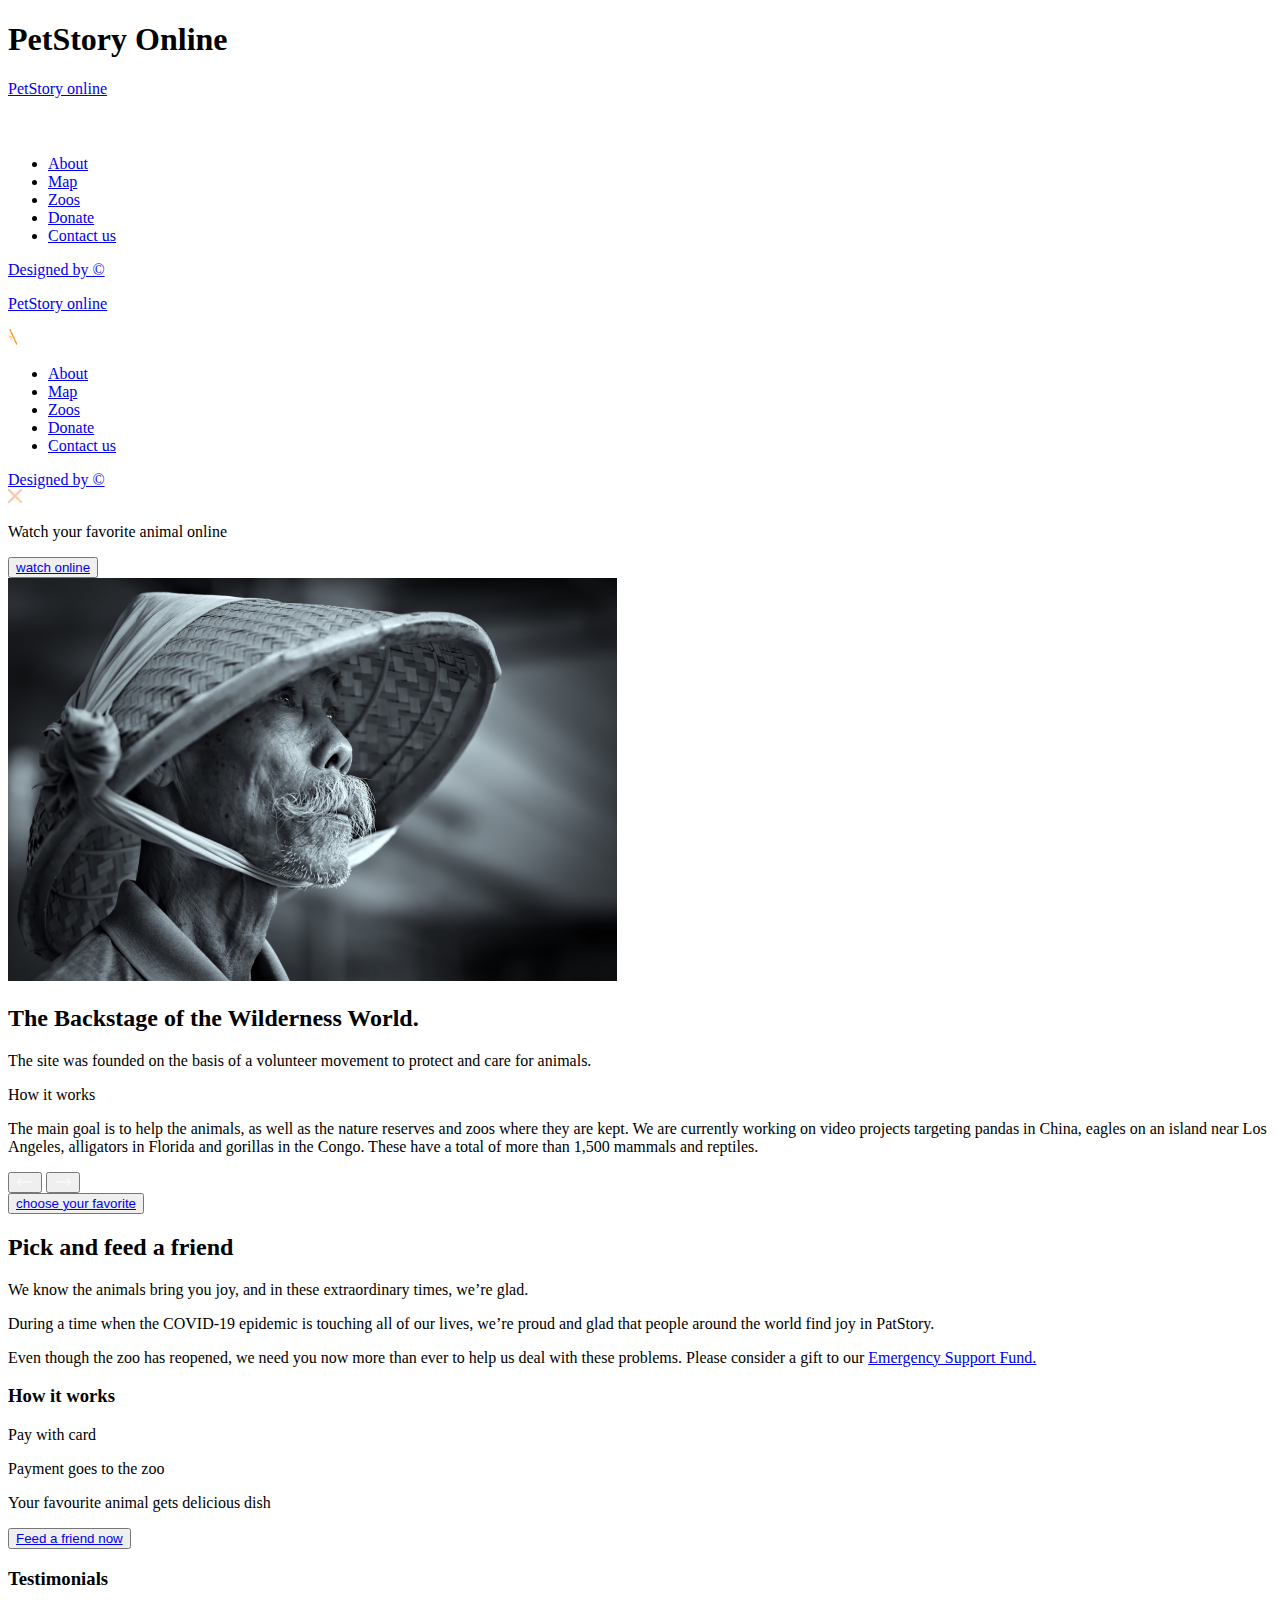
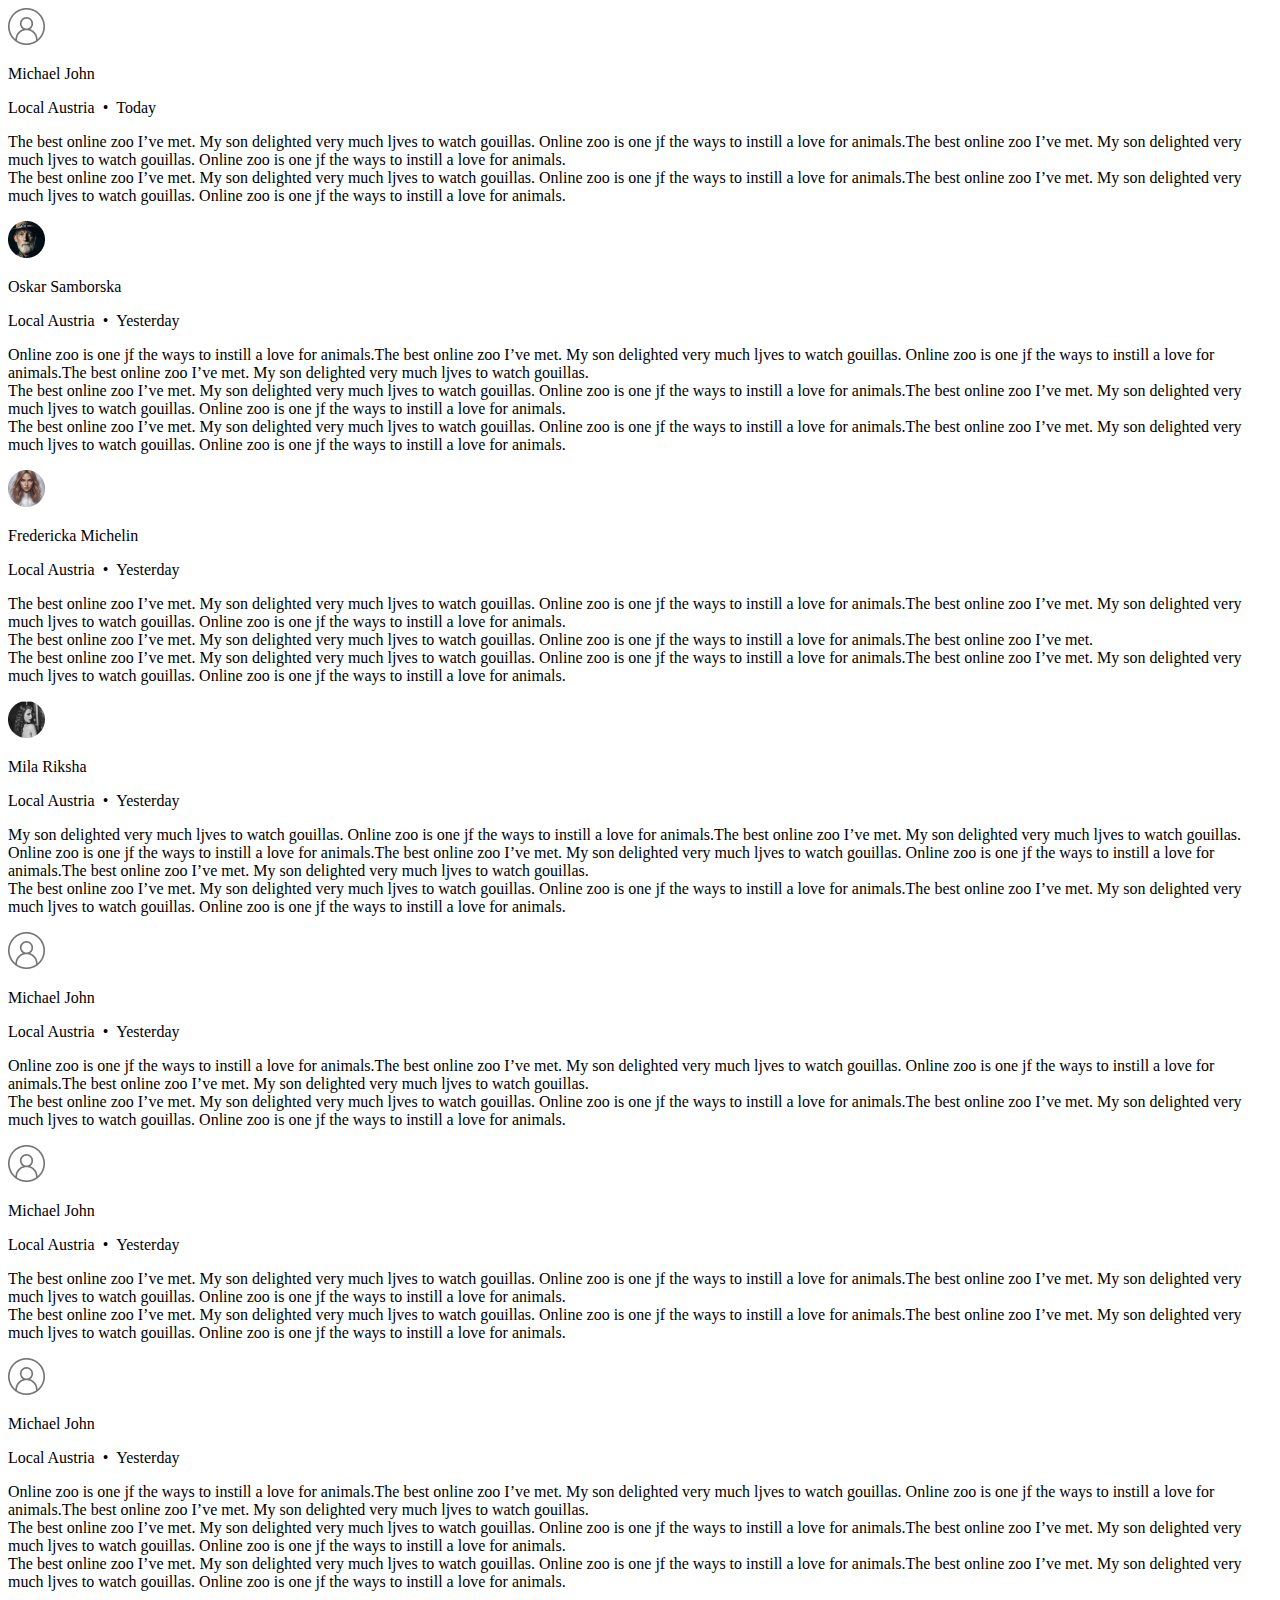
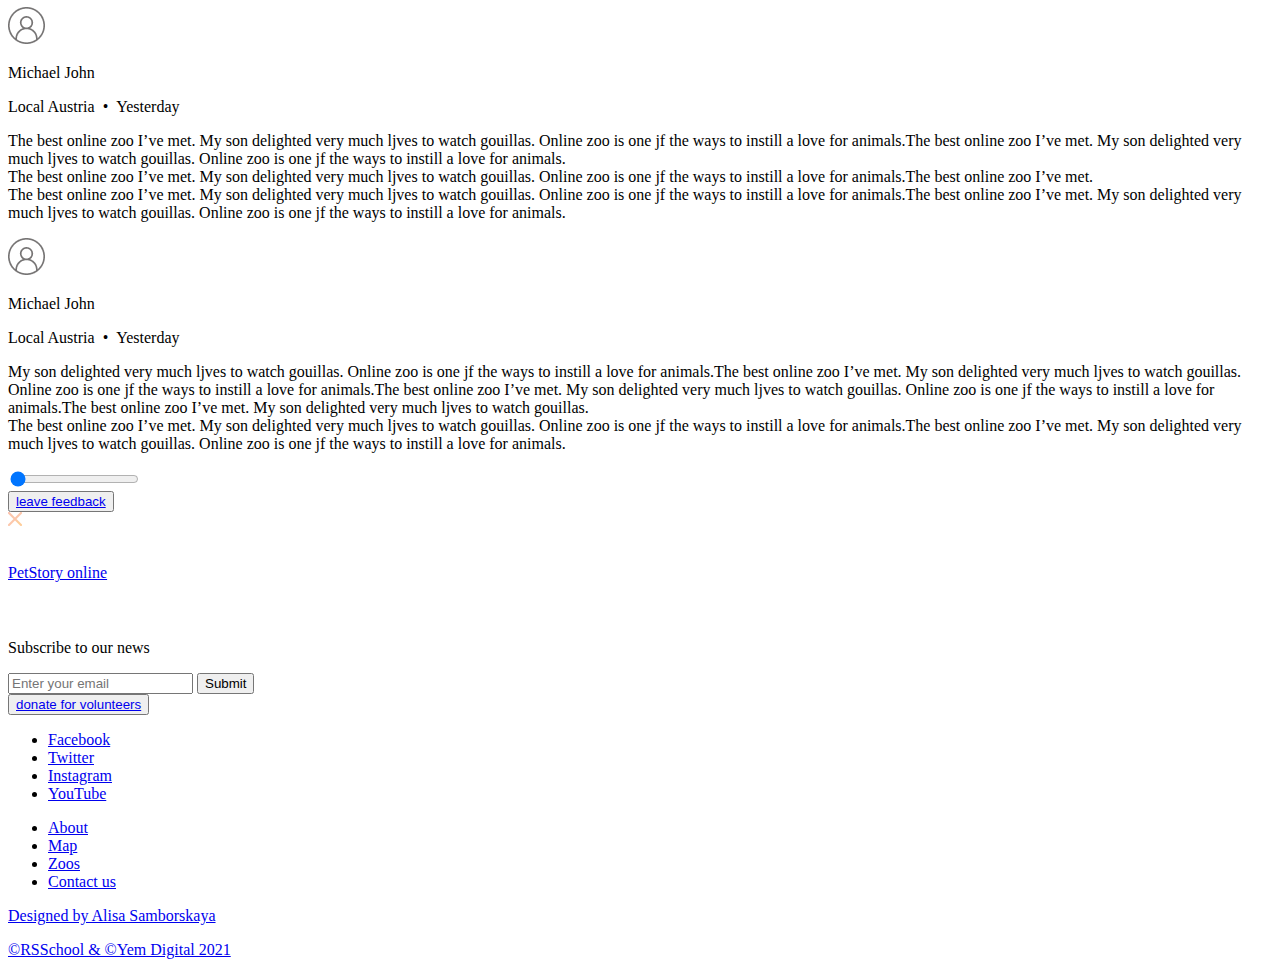
==== pages/main/index.html @ 65234b92 "feat: add file" ====
<!DOCTYPE html>
<html lang="en">

<head>
  <meta charset="UTF-8">
  <meta http-equiv="X-UA-Compatible" content="IE=edge">
  <meta name="viewport" content="width=device-width, initial-scale=1.0">
  <title>Online-zoo</title>
  <link rel="shortcut icon" href="../../assets/icons/panda_icon.svg" type="image/x-icon">
  <link rel="preconnect" href="https://fonts.googleapis.com">
  <link rel="preconnect" href="https://fonts.gstatic.com" crossorigin>
  <link href="https://fonts.googleapis.com/css2?family=Roboto:wght@300;400;500;600;700&display=swap" rel="stylesheet">
  <link rel="stylesheet" href="../../assets/styles/normalize.css">
  <link rel="stylesheet" href="../main/style.css">
</head>

<body>
  <div class="shadow"></div>
  <header class="header">
    <div class="wrapper header__wrapper">
      <h1 class="visually-hidden">PetStory Online</h1>
      <div class="header__logo logo__container">
        <a class="logo" href="../main/index.html">
          <p class="logo__text">PetStory online</p>
          <img class="logo__img" src="../../assets/icons/logo_bamboo.svg" alt="">
        </a>
      </div>
      <nav class="navigation header__navigation">
        <ul class="navigation__list">
          <li class="navigation__item"><a class="navigation__link navigation__link_active" href="#">About</a>
          </li>
          <li class="navigation__item"><a class="navigation__link" href="#">Map</a></li>
          <li class="navigation__item"><a class="navigation__link" href="#">Zoos</a></li>
          <li class="navigation__item"><a class="navigation__link" href="../donate/index.html">Donate</a></li>
          <li class="navigation__item"><a class="navigation__link" href="#">Contact us</a></li>
        </ul>
        <div class="navigation__link_end">
          <a class="navigation__link" href="https://www.figma.com/file/ypzT9idgAILaSRVRmDAJxn/online-zoo-3-weeks"
            target="_blank">Designed
            by ©</a>
        </div>
      </nav>
      <div class="hamburger header__hamburger hamburger__open">
        <span class="hamburger__line"></span>
      </div>
    </div>
    <div class="wrapper burger__menu">
      <div class="header__logo logo__container">
        <a class="logo" href="../main/index.html">
          <p class="logo__text">PetStory online</p>
          <img class="logo__img" src="../../assets/icons/logo_bamboo_burger.svg" alt="">
        </a>
      </div>
      <nav class="navigation header__navigation">
        <ul class="navigation__list">
          <li class="navigation__item"><a class="navigation__link navigation__link_active" href="#">About</a>
          </li>
          <li class="navigation__item"><a class="navigation__link" href="#">Map</a></li>
          <li class="navigation__item"><a class="navigation__link" href="#">Zoos</a></li>
          <li class="navigation__item"><a class="navigation__link" href="../donate/index.html">Donate</a></li>
          <li class="navigation__item"><a class="navigation__link" href="#">Contact us</a></li>
        </ul>
        <div class="navigation__link_end">
          <a class="navigation__link" href="https://www.figma.com/file/ypzT9idgAILaSRVRmDAJxn/online-zoo-3-weeks"
            target="_blank">Designed
            by ©</a>
        </div>
      </nav>
      <div class="hamburger header__hamburger hamburger__close">
        <img src="../../assets/images/x_icon_popup.png" alt="close menu">
      </div>
    </div>
  </header>
  <main>
    <section class="watch">
      <div class="wrapper watch__wrapper">
        <div class="watch__block">
          <p class="watch__title">Watch your <span>favorite</span> animal online</p>
        </div>
        <div class="watch__button">
          <button class="button button_bordered"><a class="button__link" href="#">watch
              online</a></button>
        </div>
      </div>
    </section>
    <section class="backstage">
      <div class="wrapper backstage__wrapper">
        <img class="backstage__image" src="../../assets/images/BambooCap.png" alt="Bamboo cap">
        <div class="backstage__content">
          <h2 class="backstage__title">The Backstage of the Wilderness World.</h2>
          <p class="backstage__text backstage__text_line">The site was founded on the basis of a volunteer
            movement to protect and
            care for animals.</p>
          <p class="backstage__subtitle">How it works</p>
          <p class="backstage__text">The main goal is to help the animals, as well as the
            nature reserves and zoos where they are kept. We are currently working on video projects
            targeting pandas in China, eagles on an island near Los Angeles, alligators in Florida and
            gorillas in the Congo. These have a total of more than 1,500 mammals and reptiles.</p>
        </div>
      </div>
    </section>
    <section class="pets">
      <div class="arrow__container">
        <button class="arrow arrow__prev">
          <svg width="18" height="10" viewBox="0 0 18 10" fill="none" xmlns="http://www.w3.org/2000/svg">
            <path
              d="M5.00179 9.10745L5.10646 9.2094L5.21112 9.10745L5.35128 8.97092L5.46159 8.86347L5.35128 8.75602L1.74841 5.24656L17 5.24656H17.15V5.09656V4.90344V4.75344H17L1.74878 4.75344L5.35129 1.24398L5.46158 1.13653L5.35128 1.02909L5.21112 0.892552L5.10646 0.790595L5.00179 0.892553L0.895334 4.89275L0.785027 5.0002L0.895338 5.10764L5.00179 9.10745Z"
              fill="white" stroke="white" stroke-width="0.3" />
          </svg>
        </button>
        <button class="arrow arrow__next">
          <svg width="18" height="10" viewBox="0 0 18 10" fill="none" xmlns="http://www.w3.org/2000/svg">
            <path
              d="M12.9982 0.892548L12.8935 0.7906L12.7889 0.892552L12.6487 1.02908L12.5384 1.13653L12.6487 1.24398L16.2516 4.75344H1H0.85V4.90344V5.09656V5.24656H1H16.2512L12.6487 8.75602L12.5384 8.86347L12.6487 8.97091L12.7889 9.10745L12.8935 9.2094L12.9982 9.10745L17.1047 5.10725L17.215 4.9998L17.1047 4.89236L12.9982 0.892548Z"
              fill="white" stroke="white" stroke-width="0.3" />
          </svg>
        </button>
      </div>
      <div class="wrapper pets__wrapper">
        <div class="pets__carousel">
          <div class="cards__layout active"></div>
          <div class="cards__layout"></div>
          <div class="cards__layout"></div>
        </div>
        <div class="pets__button">
          <button class="button button_bordered"><a class="button__link" href="#map">choose your
              favorite</a></button>
        </div>
      </div>
    </section>
    <section class="friend">
      <div class="friend__wrapper">
        <div class="friend__container">
          <div class="friend__content">
            <h2 class="friend__title">Pick and feed a friend</h2>
            <p class="friend__subtitle"> We know the animals bring you joy, and in these extraordinary
              times, we’re glad.</p>
            <p class="friend__desc">During a time when the COVID-19 epidemic is touching all of our lives,
              we’re
              proud and glad that
              people around the world find joy in PatStory.</p>
            <p class="friend__text">Even though the zoo has reopened, we need you now more than ever to help
              us deal with these problems. Please consider a gift to our <a class="friend__link"
                href="../donate/index.html">Emergency Support Fund.</a></p>
          </div>
          <h3 class="friend___caption">How it works</h3>
          <div class="friend__col">
            <div class="instruction">
              <span class="icon-square">
                <span class="ico_pay"></span>
              </span>
              <p class="instruction__description">Pay with card</p>
            </div>
            <div class="instruction">
              <span class="icon-square">
                <span class="ico_zoo"></span>
              </span>
              <p class="instruction__description">Payment goes to the zoo</p>
            </div>
            <div class="instruction">
              <span class="icon-square">
                <span class="ico_monkey"></span>
              </span>
              <p class="instruction__description">Your favourite animal gets delicious dish</p>
            </div>
          </div>
          <div class="friend__button">
            <button class="button button_bordered"><a class="button__link" href="#" onclick="return false;">Feed a
                friend now</a></button>
          </div>
        </div>
      </div>
    </section>
    <section class="testimonials">
      <div class="wrapper testimonials__wrapper">
        <h3 class="testimonials__title">Testimonials</h3>
        <div class="testimonials__container">
          <div class="feedback" id="0">
            <div class="feedback__header">
              <img class="feedback__image" src="../../assets/images/user_icon1.png" alt="user-photo">
              <div class="feedback__info">
                <p class="feedback__title">Michael John</p>
                <p class="feedback__desc">Local Austria&ensp;•&ensp;Today</p>
              </div>
            </div>
            <p class="feedback__text">
              The best online zoo I’ve met. My son delighted very much ljves to
              watch gouillas. Online zoo is one jf the ways to instill a love for animals.The best online
              zoo I’ve met. My son delighted very much ljves to watch gouillas. Online zoo is one jf the
              ways to instill a love for animals. <br> The best online zoo I’ve met. My son delighted very
              much ljves to watch gouillas. Online zoo
              is one jf the ways to instill a love for animals.The best online zoo I’ve met. My son
              delighted very much ljves to watch gouillas. Online zoo is one jf the ways to instill a love
              for animals.
            </p>
          </div>
          <div class="feedback" id="1">
            <div class="feedback__header">
              <img class="feedback__image" src="../../assets/images/user_icon2.png" alt="user-photo">
              <div class="feedback__info">
                <p class="feedback__title">Oskar Samborska</p>
                <p class="feedback__desc">Local Austria&ensp;•&ensp;Yesterday</p>
              </div>
            </div>
            <p class="feedback__text">
              Online zoo is one jf the ways to instill a love for animals.The best online zoo I’ve met. My son delighted
              very much ljves to watch gouillas. Online zoo is one jf the ways to instill a love for animals.The best
              online zoo I’ve met. My son delighted very much ljves to watch gouillas.
              <br>
              The best online zoo I’ve met. My son delighted very much ljves to watch gouillas. Online zoo is one jf the
              ways to instill a love for animals.The best online zoo I’ve met. My son delighted very much ljves to watch
              gouillas. Online zoo is one jf the ways to instill a love for animals.
              <br>
              The best online zoo I’ve met. My son delighted very much ljves to watch gouillas. Online zoo is one jf the
              ways to instill a love for animals.The best online zoo I’ve met. My son delighted very much ljves to watch
              gouillas. Online zoo is one jf the ways to instill a love for animals.
            </p>
          </div>
          <div class="feedback" id="2">
            <div class="feedback__header">
              <img class="feedback__image" src="../../assets/images/user_icon3.png" alt="user-photo">
              <div class="feedback__info">
                <p class="feedback__title">Fredericka Michelin</p>
                <p class="feedback__desc">Local Austria&ensp;•&ensp;Yesterday</p>
              </div>
            </div>
            <p class="feedback__text">
              The best online zoo I’ve met. My son delighted very much ljves to watch gouillas. Online zoo
              is one jf the ways to instill a love for animals.The best online zoo I’ve met. My son
              delighted very much ljves to watch gouillas. Online zoo is one jf the ways to instill a love
              for animals.
              <br> The best online zoo I’ve met. My son delighted very much ljves to watch gouillas.
              Online zoo is one jf the ways to instill a love for animals.The best online zoo I’ve met.
              <br> The best online zoo I’ve met. My son delighted very much ljves to watch gouillas.
              Online zoo is one jf the ways to instill a love for animals.The best online zoo I’ve met. My
              son delighted very much ljves to watch gouillas. Online zoo is one jf the ways to instill a
              love for animals.
            </p>
          </div>
          <div class="feedback" id="3">
            <div class="feedback__header">
              <img class="feedback__image" src="../../assets/images/user_icon4.png" alt="user-photo">
              <div class="feedback__info">
                <p class="feedback__title">Mila Riksha</p>
                <p class="feedback__desc">Local Austria&ensp;•&ensp;Yesterday</p>
              </div>
            </div>
            <p class="feedback__text">
              My son delighted very much ljves to watch gouillas. Online zoo is one jf the ways to instill
              a love for animals.The best online zoo I’ve met. My son delighted very much ljves to watch
              gouillas. Online zoo is one jf the ways to instill a love for animals.The best online zoo
              I’ve met. My son delighted very much ljves to watch gouillas. Online zoo is one jf the ways
              to instill a love for animals.The best online zoo I’ve met. My son delighted very much ljves
              to watch gouillas.
              <br> The best online zoo I’ve met. My son delighted very much ljves to watch gouillas.
              Online zoo is one jf the ways to instill a love for animals.The best online zoo I’ve met. My
              son delighted very much ljves to watch gouillas. Online zoo is one jf the ways to instill a
              love for animals.
            </p>
          </div>
          <div class="feedback" id="4">
            <div class="feedback__header">
              <img class="feedback__image" src="../../assets/images/user_icon1.png" alt="user-photo">
              <div class="feedback__info">
                <p class="feedback__title">Michael John</p>
                <p class="feedback__desc">Local Austria&ensp;•&ensp;Yesterday</p>
              </div>
            </div>
            <p class="feedback__text">
              Online zoo is one jf the ways to instill a love for animals.The best online zoo I’ve met. My
              son delighted very much ljves to watch gouillas. Online zoo is one jf the ways to instill a
              love for animals.The best online zoo I’ve met. My son delighted very much ljves to watch
              gouillas.
              <br> The best online zoo I’ve met. My son delighted very much ljves to watch gouillas.
              Online zoo is one jf the ways to instill a love for animals.The best online zoo I’ve met. My
              son delighted very much ljves to watch gouillas. Online zoo is one jf the ways to instill a
              love for animals.
            </p>
          </div>
          <div class="feedback" id="5">
            <div class="feedback__header">
              <img class="feedback__image" src="../../assets/images/user_icon1.png" alt="user-photo">
              <div class="feedback__info">
                <p class="feedback__title">Michael John</p>
                <p class="feedback__desc">Local Austria&ensp;•&ensp;Yesterday</p>
              </div>
            </div>
            <p class="feedback__text">
              The best online zoo I’ve met. My son delighted very much ljves to
              watch gouillas. Online zoo is one jf the ways to instill a love for animals.The best online
              zoo I’ve met. My son delighted very much ljves to watch gouillas. Online zoo is one jf the
              ways to instill a love for animals. <br> The best online zoo I’ve met. My son delighted very
              much ljves to watch gouillas. Online zoo
              is one jf the ways to instill a love for animals.The best online zoo I’ve met. My son
              delighted very much ljves to watch gouillas. Online zoo is one jf the ways to instill a love
              for animals.
            </p>
          </div>
          <div class="feedback" id="6">
            <div class="feedback__header">
              <img class="feedback__image" src="../../assets/images/user_icon1.png" alt="user-photo">
              <div class="feedback__info">
                <p class="feedback__title">Michael John</p>
                <p class="feedback__desc">Local Austria&ensp;•&ensp;Yesterday</p>
              </div>
            </div>
            <p class="feedback__text">
              Online zoo is one jf the ways to instill a love for animals.The best
              online zoo I’ve met. My son delighted very much ljves to watch gouillas. Online zoo is one
              jf the ways to instill a love for animals.The best online zoo I’ve met. My son delighted
              very much ljves to watch gouillas. <br> The best online zoo I’ve met. My son delighted very
              much ljves to watch gouillas. Online zoo is one jf the ways to instill a love for
              animals.The best online zoo I’ve met. My son delighted very much ljves to watch gouillas.
              Online zoo is one jf the ways to instill a love for animals. <br> The best online zoo I’ve
              met. My son delighted very much ljves to watch gouillas. Online zoo
              is one jf the ways to instill a love for animals.The best online zoo I’ve met. My son
              delighted very much ljves to watch gouillas. Online zoo is one jf the ways to instill a love
              for animals.
            </p>
          </div>
          <div class="feedback" id="7">
            <div class="feedback__header">
              <img class="feedback__image" src="../../assets/images/user_icon1.png" alt="user-photo">
              <div class="feedback__info">
                <p class="feedback__title">Michael John</p>
                <p class="feedback__desc">Local Austria&ensp;•&ensp;Yesterday</p>
              </div>
            </div>
            <p class="feedback__text">
              The best online zoo I’ve met. My son delighted very much ljves to watch gouillas. Online zoo
              is one jf the ways to instill a love for animals.The best online zoo I’ve met. My son
              delighted very much ljves to watch gouillas. Online zoo is one jf the ways to instill a love
              for animals.
              <br> The best online zoo I’ve met. My son delighted very much ljves to watch gouillas.
              Online zoo is one jf the ways to instill a love for animals.The best online zoo I’ve met.
              <br> The best online zoo I’ve met. My son delighted very much ljves to watch gouillas.
              Online zoo is one jf the ways to instill a love for animals.The best online zoo I’ve met. My
              son delighted very much ljves to watch gouillas. Online zoo is one jf the ways to instill a
              love for animals.
            </p>
          </div>
          <div class="feedback" id="8">
            <div class="feedback__header">
              <img class="feedback__image" src="../../assets/images/user_icon1.png" alt="user-photo">
              <div class="feedback__info">
                <p class="feedback__title">Michael John </p>
                <p class="feedback__desc">Local Austria&ensp;•&ensp;Yesterday</p>
              </div>
            </div>
            <p class="feedback__text">
              My son delighted very much ljves to watch gouillas. Online zoo is one jf the ways to instill
              a love for animals.The best online zoo I’ve met. My son delighted very much ljves to watch
              gouillas. Online zoo is one jf the ways to instill a love for animals.The best online zoo
              I’ve met. My son delighted very much ljves to watch gouillas. Online zoo is one jf the ways
              to instill a love for animals.The best online zoo I’ve met. My son delighted very much ljves
              to watch gouillas.
              <br> The best online zoo I’ve met. My son delighted very much ljves to watch gouillas.
              Online zoo is one jf the ways to instill a love for animals.The best online zoo I’ve met. My
              son delighted very much ljves to watch gouillas. Online zoo is one jf the ways to instill a
              love for animals.
            </p>
          </div>     
        <label class="testimonials__label" for="slider__testimonial">
          <input class="testimonials__input" type="range" min="0" max="7" step="1" value="0" id="slider__testimonial">
        </label>
        <div class="testimonials__button">
          <button class="button button__testimonials"><a class="button__link" href="#" onclick="return false;">leave
              feedback</a></button>
        </div>
      </div>
    </section>
    <div class="popup popup__wrapper">
      <div class="popup__container">
        <img class="feedback__close_popup" src="../../assets/images/x_icon_popup.png" alt="close popup">
        <div class="feedback feedback_popup">
          <div class="feedback__header feedback__header_popup">
            <img class="feedback__image feedback__image_popup">
            <div class="feedback__info">
              <p class="feedback__title feedback__title_popup"></p>
              <p class="feedback__desc feedback__desc_popup"></p>
            </div>
          </div>
          <p class="feedback__text feedback__text_popup"></p>
        </div>
      </div>
    </div>
  </main>
  <footer class="footer">
    <div class="wrapper">
      <div class="footer__header">
        <div class="footer__logo logo__container logo__container_footer">
          <a class="logo" href="../main/index.html">
            <p class="logo__text logo__text_footer">PetStory online</p>
            <img class="logo__img logo__img_footer" src="../../assets/icons/logo_bamboo.svg" alt="">
          </a>
        </div>
        <form class="subscribe" id="subscribe">
          <p class="subscribe__title">Subscribe to our news</p>
          <input class="subscribe__input" type="email" placeholder="Enter your email" required>
          <button class="subscribe__button" type="submit">Submit</button>
        </form>
      </div>

      <div class="footer__button">
        <button class="button"><a class="button__link" href="../donate/index.html">donate for
            volunteers</a></button>
      </div>

      <div class="footer__nav-wrap">
        <ul class="social footer__social">
          <li class="social__item">
            <a class="social__link" href="https://facebook.com/">
              <span class="social__icon">
                <span class="icon icon-facebook"></span>
              </span>
              <span class="social__text">Facebook</span>
            </a>
          </li>
          <li class="social__item">
            <a class="social__link" href="https://twitter.com/">
              <span class="social__icon">
                <span class="icon icon-twitter"></span>
              </span>
              <span class="social__text">Twitter</span>
            </a>
          </li>
          <li class="social__item">
            <a class="social__link" href="https://www.instagram.com/">
              <span class="social__icon">
                <span class="icon icon-instagram"></span>
              </span>
              <span class="social__text">Instagram</span>
            </a>
          </li>
          <li class="social__item">
            <a class="social__link" href="https://www.youtube.com/">
              <span class="social__icon">
                <span class="icon icon-YouTube"></span>
              </span>
              <span class="social__text">YouTube</span>
            </a>
          </li>
        </ul>
        <nav class="navigation footer__navigation">
          <ul class="navigation__list">
            <li class="navigation__item navigation__item_footer"><a class="navigation__link navigation__link_active"
                href="#">About</a>
            </li>
            <li class="navigation__item navigation__item_footer"><a class="navigation__link" href="#"
                onclick="return false;">Map</a></li>
            <li class="navigation__item navigation__item_footer"><a class="navigation__link" href="#"
                onclick="return false;">Zoos</a></li>
            <li class="navigation__item navigation__item_footer"><a class="navigation__link" href="#"
                onclick="return false;">Contact us</a></li>
          </ul>
        </nav>
        <div class="copyright">
          <p class="copyright__text"><a href="https://github.com/belphoto" target="_blank">Designed by
              Alisa Samborskaya</a></p>
          <p class="copyright__text"><a href="https://rs.school/" target="_blank">©RSSchool & ©Yem Digital
              2021</a></p>
        </div>
      </div>
    </div>
  </footer>
  <script type="module" src="../main/script.js"></script>
</body>

</html>
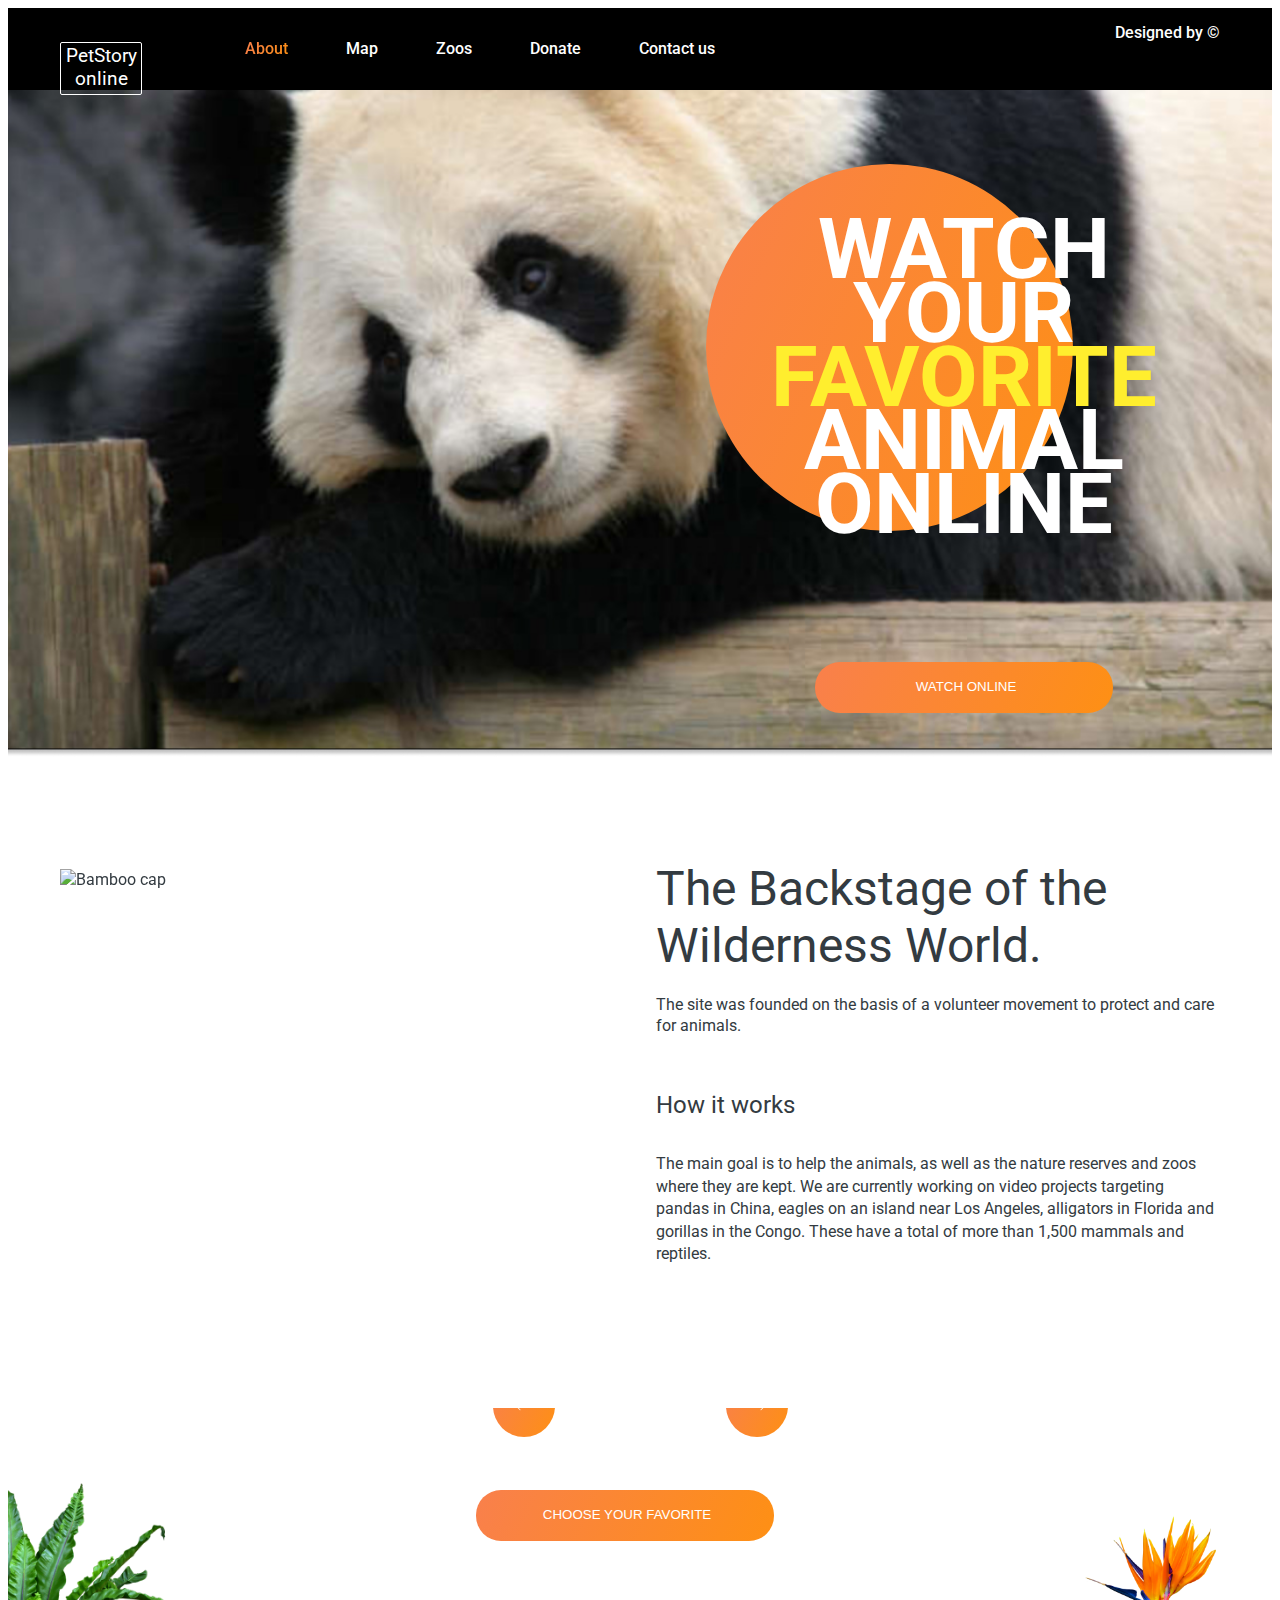
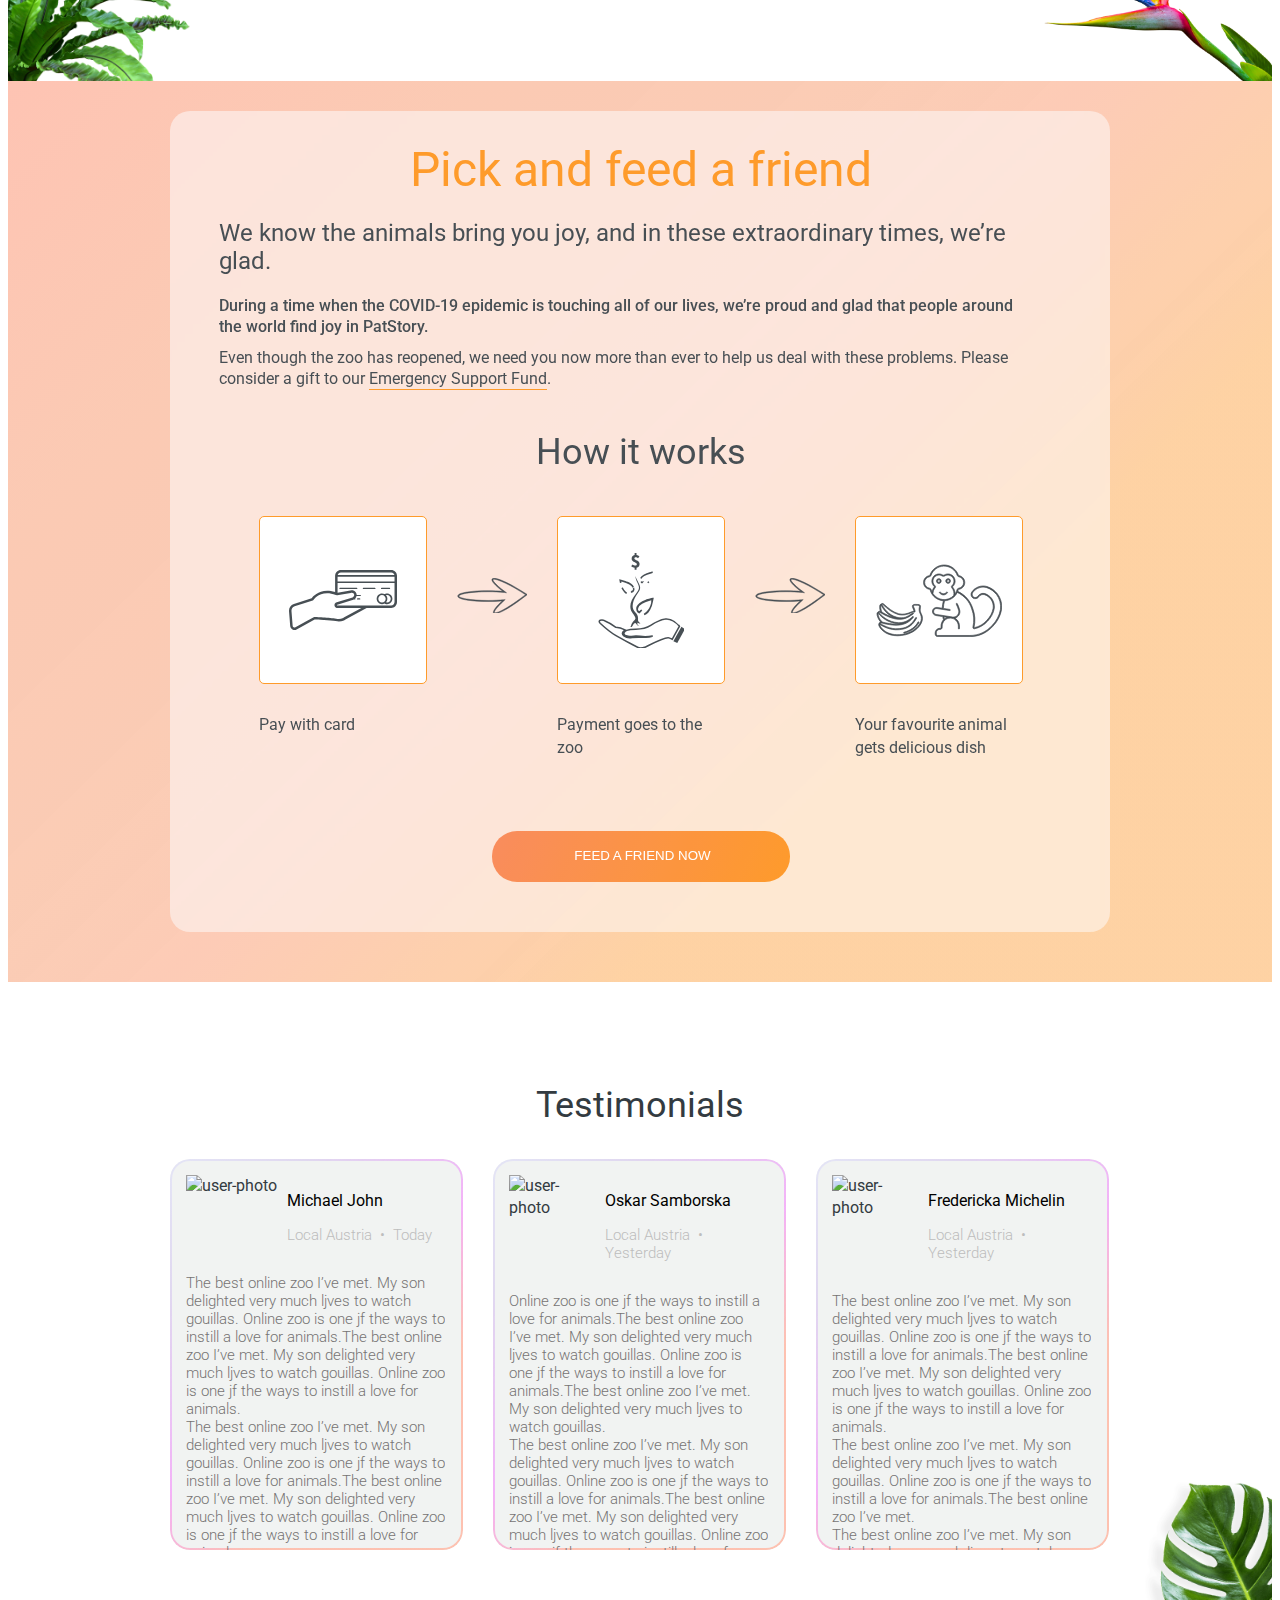
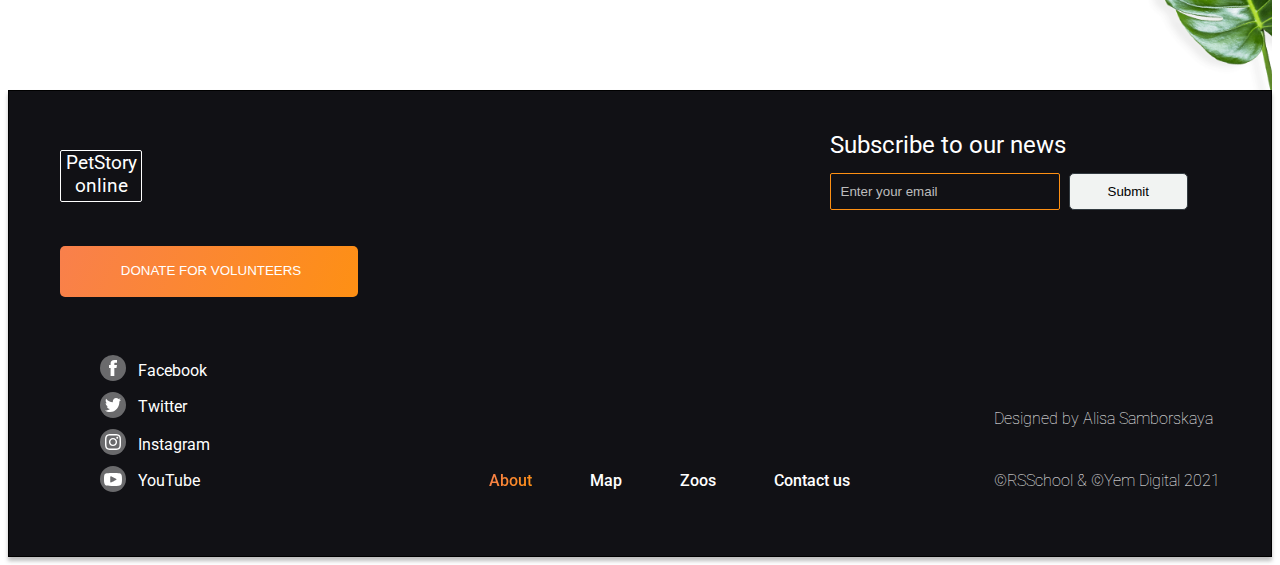
==== commit 9ace9db4: "fix: links" ====
--- a/pages/main/index.html
+++ b/pages/main/index.html
@@ -6,11 +6,11 @@
   <meta http-equiv="X-UA-Compatible" content="IE=edge">
   <meta name="viewport" content="width=device-width, initial-scale=1.0">
   <title>Online-zoo</title>
-  <link rel="shortcut icon" href="../../assets/icons/panda_icon.svg" type="image/x-icon">
+  <link rel="shortcut icon" href="../assets/icons/panda_icon.svg" type="image/x-icon">
   <link rel="preconnect" href="https://fonts.googleapis.com">
   <link rel="preconnect" href="https://fonts.gstatic.com" crossorigin>
   <link href="https://fonts.googleapis.com/css2?family=Roboto:wght@300;400;500;600;700&display=swap" rel="stylesheet">
-  <link rel="stylesheet" href="../../assets/styles/normalize.css">
+  <link rel="stylesheet" href="../assets/styles/normalize.css">
   <link rel="stylesheet" href="../main/style.css">
 </head>
 
@@ -22,7 +22,7 @@
       <div class="header__logo logo__container">
         <a class="logo" href="../main/index.html">
           <p class="logo__text">PetStory online</p>
-          <img class="logo__img" src="../../assets/icons/logo_bamboo.svg" alt="">
+          <img class="logo__img" src="../assets/icons/logo_bamboo.svg" alt="">
         </a>
       </div>
       <nav class="navigation header__navigation">
@@ -67,7 +67,7 @@
         </div>
       </nav>
       <div class="hamburger header__hamburger hamburger__close">
-        <img src="../../assets/images/x_icon_popup.png" alt="close menu">
+        <img src="../assets/images/x_icon_popup.png" alt="close menu">
       </div>
     </div>
   </header>
@@ -85,7 +85,7 @@
     </section>
     <section class="backstage">
       <div class="wrapper backstage__wrapper">
-        <img class="backstage__image" src="../../assets/images/BambooCap.png" alt="Bamboo cap">
+        <img class="backstage__image" src="../assets/images/BambooCap.png" alt="Bamboo cap">
         <div class="backstage__content">
           <h2 class="backstage__title">The Backstage of the Wilderness World.</h2>
           <p class="backstage__text backstage__text_line">The site was founded on the basis of a volunteer
@@ -177,7 +177,7 @@
         <div class="testimonials__container">
           <div class="feedback" id="0">
             <div class="feedback__header">
-              <img class="feedback__image" src="../../assets/images/user_icon1.png" alt="user-photo">
+              <img class="feedback__image" src="../assets/images/user_icon1.png" alt="user-photo">
               <div class="feedback__info">
                 <p class="feedback__title">Michael John</p>
                 <p class="feedback__desc">Local Austria&ensp;•&ensp;Today</p>
@@ -196,7 +196,7 @@
           </div>
           <div class="feedback" id="1">
             <div class="feedback__header">
-              <img class="feedback__image" src="../../assets/images/user_icon2.png" alt="user-photo">
+              <img class="feedback__image" src="../assets/images/user_icon2.png" alt="user-photo">
               <div class="feedback__info">
                 <p class="feedback__title">Oskar Samborska</p>
                 <p class="feedback__desc">Local Austria&ensp;•&ensp;Yesterday</p>
@@ -218,7 +218,7 @@
           </div>
           <div class="feedback" id="2">
             <div class="feedback__header">
-              <img class="feedback__image" src="../../assets/images/user_icon3.png" alt="user-photo">
+              <img class="feedback__image" src="../assets/images/user_icon3.png" alt="user-photo">
               <div class="feedback__info">
                 <p class="feedback__title">Fredericka Michelin</p>
                 <p class="feedback__desc">Local Austria&ensp;•&ensp;Yesterday</p>
@@ -239,7 +239,7 @@
           </div>
           <div class="feedback" id="3">
             <div class="feedback__header">
-              <img class="feedback__image" src="../../assets/images/user_icon4.png" alt="user-photo">
+              <img class="feedback__image" src="../assets/images/user_icon4.png" alt="user-photo">
               <div class="feedback__info">
                 <p class="feedback__title">Mila Riksha</p>
                 <p class="feedback__desc">Local Austria&ensp;•&ensp;Yesterday</p>
@@ -260,7 +260,7 @@
           </div>
           <div class="feedback" id="4">
             <div class="feedback__header">
-              <img class="feedback__image" src="../../assets/images/user_icon1.png" alt="user-photo">
+              <img class="feedback__image" src="../assets/images/user_icon1.png" alt="user-photo">
               <div class="feedback__info">
                 <p class="feedback__title">Michael John</p>
                 <p class="feedback__desc">Local Austria&ensp;•&ensp;Yesterday</p>
@@ -279,7 +279,7 @@
           </div>
           <div class="feedback" id="5">
             <div class="feedback__header">
-              <img class="feedback__image" src="../../assets/images/user_icon1.png" alt="user-photo">
+              <img class="feedback__image" src="../assets/images/user_icon1.png" alt="user-photo">
               <div class="feedback__info">
                 <p class="feedback__title">Michael John</p>
                 <p class="feedback__desc">Local Austria&ensp;•&ensp;Yesterday</p>
@@ -298,7 +298,7 @@
           </div>
           <div class="feedback" id="6">
             <div class="feedback__header">
-              <img class="feedback__image" src="../../assets/images/user_icon1.png" alt="user-photo">
+              <img class="feedback__image" src="../assets/images/user_icon1.png" alt="user-photo">
               <div class="feedback__info">
                 <p class="feedback__title">Michael John</p>
                 <p class="feedback__desc">Local Austria&ensp;•&ensp;Yesterday</p>
@@ -320,7 +320,7 @@
           </div>
           <div class="feedback" id="7">
             <div class="feedback__header">
-              <img class="feedback__image" src="../../assets/images/user_icon1.png" alt="user-photo">
+              <img class="feedback__image" src="../assets/images/user_icon1.png" alt="user-photo">
               <div class="feedback__info">
                 <p class="feedback__title">Michael John</p>
                 <p class="feedback__desc">Local Austria&ensp;•&ensp;Yesterday</p>
@@ -341,7 +341,7 @@
           </div>
           <div class="feedback" id="8">
             <div class="feedback__header">
-              <img class="feedback__image" src="../../assets/images/user_icon1.png" alt="user-photo">
+              <img class="feedback__image" src="../assets/images/user_icon1.png" alt="user-photo">
               <div class="feedback__info">
                 <p class="feedback__title">Michael John </p>
                 <p class="feedback__desc">Local Austria&ensp;•&ensp;Yesterday</p>
@@ -371,7 +371,7 @@
     </section>
     <div class="popup popup__wrapper">
       <div class="popup__container">
-        <img class="feedback__close_popup" src="../../assets/images/x_icon_popup.png" alt="close popup">
+        <img class="feedback__close_popup" src="../assets/images/x_icon_popup.png" alt="close popup">
         <div class="feedback feedback_popup">
           <div class="feedback__header feedback__header_popup">
             <img class="feedback__image feedback__image_popup">
@@ -391,7 +391,7 @@
         <div class="footer__logo logo__container logo__container_footer">
           <a class="logo" href="../main/index.html">
             <p class="logo__text logo__text_footer">PetStory online</p>
-            <img class="logo__img logo__img_footer" src="../../assets/icons/logo_bamboo.svg" alt="">
+            <img class="logo__img logo__img_footer" src="../assets/icons/logo_bamboo.svg" alt="">
           </a>
         </div>
         <form class="subscribe" id="subscribe">
--- a/pages/main/style.css
+++ b/pages/main/style.css
@@ -0,0 +1,2109 @@
+* {
+    box-sizing: border-box;
+
+}
+
+html {
+    font-size: 10px;
+    scroll-behavior: smooth;
+}
+
+body {
+    font-family: 'Roboto', sans-serif;
+    font-style: normal;
+    font-weight: 400;
+    font-size: 1.6rem;
+    line-height: 140%;
+
+    color: #333B41;
+}
+
+.scroll {
+    overflow-y: clip;
+}
+
+.wrapper {
+    max-width: 1240px;
+    margin: auto;
+    padding: 0 40px;
+}
+
+.shadow {
+    display: block;
+    position: fixed;
+    top: 0;
+    left: 0;
+    width: 100%;
+    height: 100%;
+    opacity: 0;
+    visibility: hidden;
+    transition: .5s ease-in-out;
+    background: black;
+}
+
+.shadow_open {
+    visibility: visible;
+    opacity: 0.5;
+    z-index: 2;
+}
+
+@media (max-width: 1000px) {
+    .wrapper {
+        max-width: 1000px;
+        padding: 0 30px;
+    }
+}
+
+@media (max-width: 640px) {
+    .wrapper {
+        max-width: 640px;
+        padding: 0 20px;
+    }
+}
+
+@media (max-width: 600px) {
+    .wrapper {
+        max-width: 600px;
+        padding: 0 10px;
+    }
+}
+
+@media (max-width: 320px) {
+    .wrapper {
+        max-width: 320px;
+        padding: 0 10px;
+    }
+}
+
+.visually-hidden {
+    position: absolute;
+    width: 1px;
+    height: 1px;
+    margin: -1px;
+    border: 0;
+    padding: 0;
+    white-space: nowrap;
+    clip-path: inset(100%);
+    clip: rect(0 0 0 0);
+    overflow: hidden;
+}
+
+/* header */
+
+.header {
+    position: relative;
+    background: #000000;
+    backdrop-filter: blur(2px);
+
+    padding: 14px 0;
+    z-index: 2;
+}
+
+.header__wrapper {
+    display: flex;
+    align-items: center;
+    justify-content: space-between;
+}
+
+.header__logo {
+    margin-right: 63px;
+}
+
+/* logo */
+
+.logo__container {
+    position: relative;
+    width: 82px;
+    height: 52px;
+}
+
+.logo__burger {
+    display: none;
+}
+
+.logo {
+    text-decoration: none;
+}
+
+.logo__text {
+    font-size: 1.9rem;
+    line-height: 120%;
+    text-align: center;
+
+    color: #FFFFFF;
+
+    padding: 1.55px 4.75px 3.55px;
+    border: 1px solid #FFFFFF;
+    border-radius: 2px;
+}
+
+.logo__img {
+    position: absolute;
+    left: 10px;
+    bottom: 6.5px;
+}
+
+/* navigation */
+
+.header__navigation {
+    width: 100%;
+}
+
+.navigation {
+    display: flex;
+}
+
+.navigation__list {
+    display: flex;
+    align-items: center;
+    list-style: none;
+}
+
+.navigation__item:not(:last-child) {
+    margin-right: 58px;
+}
+
+.navigation__link_end {
+    display: flex;
+    justify-content: end;
+    flex-grow: 1;
+}
+
+.navigation__link {
+    font-weight: 500;
+    text-decoration: none;
+    color: #FFFFFF;
+    transition: all 0.5s ease-out;
+}
+
+.navigation__link_active {
+    background: linear-gradient(113.96deg, #F9804B 1.49%, #FE9013 101.44%);
+    -webkit-background-clip: text;
+    -webkit-text-fill-color: transparent;
+    background-clip: text;
+    cursor: default;
+}
+
+.navigation__link:hover {
+    font-weight: 500;
+    background: linear-gradient(113.96deg, #F9804B 1.49%, #FE9013 101.44%);
+    -webkit-background-clip: text;
+    -webkit-text-fill-color: transparent;
+    background-clip: text;
+}
+
+/* menu */
+
+.header__hamburger {
+    display: none;
+}
+
+.hamburger {
+    position: relative;
+    width: 18px;
+    height: 10px;
+}
+
+.hamburger__line,
+.hamburger__open:after,
+.hamburger__open:before {
+    content: "";
+    position: absolute;
+    width: 100%;
+    height: 2px;
+    background: #FFFFFF;
+    border-radius: 2px;
+}
+
+.hamburger__line {
+    top: calc(50% - 1px);
+}
+
+.hamburger__open:before {
+    top: 0;
+}
+
+.hamburger__open:after {
+    bottom: 0;
+}
+
+.burger__menu {
+    display: none;
+}
+
+@media (max-width: 1000px) {
+    .navigation__item:not(:last-child) {
+        margin-right: 48px;
+    }
+}
+
+@media (max-width: 768px) {
+    .navigation__item:not(:last-child) {
+        margin-right: 18px;
+    }
+}
+
+@media (max-width: 640px) {
+    .header {
+        position: sticky;
+        top: 0;
+        width: 100%;
+        padding: 2.29px 0 2.68px;
+        height: 34px;
+    }
+
+    .logo__container {
+        height: 29px;
+        width: 46.9px;
+    }
+
+    .logo__text {
+        font-size: 1.23rem;
+        padding: 0;
+        border: none;
+    }
+
+    .logo__img {
+        height: 15.6px;
+        width: 6.5px;
+        left: 4px;
+        top: 12.5px;
+    }
+
+    .header__hamburger {
+        display: block;
+    }
+
+    .header__navigation {
+        display: none;
+    }
+
+    /* burger */
+
+    .burger__menu {
+        display: block;
+        transform: translateY(-100%);
+        display: flex;
+        flex-direction: column;
+        align-items: flex-start;
+        gap: 30px;
+        width: 100%;
+        position: absolute;
+        top: 0;
+        left: 0;
+        flex-direction: column;
+        align-items: flex-start;
+        padding: 10px 10px 38px;
+        background-color: #ffffff;
+
+        opacity: 0;
+        visibility: hidden;
+        pointer-events: none;
+
+        z-index: 2;
+        transition: all 0.5s ease-in-out;
+    }
+
+    .burger__menu_open {
+        transform: translateY(0);
+        opacity: 1;
+        visibility: visible;
+        pointer-events: all;
+    }
+
+    .burger__menu .logo__container {
+        display: block;
+        width: 65.6px;
+        height: 41.6px;
+        z-index: 2;
+    }
+
+    .burger__menu .logo__text {
+        font-size: 1.52rem;
+        line-height: 120%;
+        text-align: center;
+        color: #fe9013;
+        padding: 1.55px 3.75px 1.55px;
+        border: 0.8px solid #FE9013;
+        border-radius: 2px;
+    }
+
+    .burger__menu .logo__img {
+        width: 10.6px;
+        height: 14.8px;
+        left: 8px;
+        top: 19px;
+    }
+
+    .burger__menu .header__navigation {
+        display: block;
+        display: flex;
+        flex-wrap: wrap;
+        flex-direction: column;
+        align-items: flex-start;
+    }
+
+    .burger__menu .navigation__list {
+        flex-direction: column;
+        align-items: flex-start;
+    }
+
+    .burger__menu .navigation__item {
+        margin-right: 0;
+        margin-bottom: 15px;
+    }
+
+    .burger__menu .navigation__link {
+        color: #333B41;
+    }
+
+    .hamburger__close {
+        display: block;
+        position: absolute;
+        right: 20px;
+        top: 12px;
+        cursor: pointer;
+    }
+}
+
+
+/* watch */
+
+.watch {
+    padding: 86px 0 100px;
+    background: url(../../assets/images/GiantPanda.png) no-repeat center;
+    background-position: center -80px;
+    background-size: 100%;
+}
+
+.watch__wrapper {
+    display: flex;
+    flex-direction: column;
+    align-items: flex-end;
+}
+
+.watch__block {
+    margin-bottom: 60px;
+}
+
+.watch__title {
+    position: relative;
+    width: 500.51px;
+
+
+    font-weight: 700;
+    font-size: 10.65rem;
+    line-height: 75%;
+
+    text-align: center;
+    text-transform: uppercase;
+    color: #FFFFFF;
+    z-index: 1;
+}
+
+.watch__title span {
+    color: #FFEE2E;
+}
+
+.watch__title:before {
+    content: "";
+    position: absolute;
+    width: 465px;
+    height: 465px;
+    right: 109px;
+    bottom: 8px;
+
+    border-radius: 50%;
+    background: linear-gradient(113.96deg, #F9804B 1.49%, #FE9013 101.44%);
+    z-index: -1;
+}
+
+.watch__button {
+    margin-right: 100px;
+}
+
+/* button */
+
+.button {
+    padding: 16px 1px 16px 5px;
+    min-width: 298px;
+
+    font-weight: 500;
+    line-height: 140%;
+    text-align: center;
+    text-transform: uppercase;
+
+    background-color: #FE9013;
+    background-image: linear-gradient(113.96deg, #F9804B 1.49%, #FE9013 101.44%);
+    border-radius: 5px;
+    border: none;
+
+    cursor: pointer;
+    transition: all 0.5s ease-in-out;
+}
+
+.button_bordered {
+    border-radius: 25px;
+}
+
+.button__link {
+    color: #FFFFFF;
+    text-decoration: none;
+}
+
+.button:hover {
+    background: #E47209;
+}
+
+.button:active {
+    background: #4B9200;
+}
+
+@media (max-width: 1599px) {
+    .watch {
+        padding: 60.2px 0 70px;
+    }
+
+    .watch__block {
+        margin-bottom: 40.2px;
+    }
+
+    .watch__title {
+        width: 400.25px;
+        font-size: 8.5rem;
+        margin-right: 56px;
+    }
+
+    .watch__title:before {
+        height: 367px;
+        width: 367px;
+
+        right: 91px;
+        bottom: 6px;
+    }
+
+    .watch__button {
+        margin-right: 107px;
+    }
+}
+
+@media (max-width: 1280px) {
+    .watch {
+        padding: 42.8px 0 47px;
+        background-size: 120%;
+    }
+}
+
+@media (max-width: 999px) {
+    .watch {
+        padding: 48.04px 0 40px;
+        background-size: 134%;
+    }
+
+    .watch__block {
+        margin-bottom: 0;
+    }
+
+    .watch__title {
+        width: 256px;
+        font-size: 5.44rem;
+        margin-right: -4px;
+    }
+
+    .watch__title:before {
+        height: 237.6px;
+        width: 237.6px;
+        right: 56px;
+        bottom: 4px;
+    }
+
+    .watch__button {
+        align-self: flex-start;
+        margin-top: -8px;
+    }
+}
+
+@media (max-width: 640px) {
+    .watch {
+        background-size: 120%;
+        background-position: center -34px;
+    }
+}
+
+@media (max-width: 600px) {
+    .watch {
+        padding: 41.12px 0 43.39px;
+        background-position: center 0px;
+    }
+
+    .watch__block {
+        margin-right: 5px;
+    }
+
+    .watch__title {
+        width: 128px;
+        font-size: 2.8rem;
+        margin-right: -4px;
+    }
+
+    .watch__title:before {
+        height: 119.1px;
+        width: 119.1px;
+        right: 27px;
+        bottom: 4px;
+    }
+
+    .watch__button {
+        align-self: center;
+        margin: 0;
+        position: absolute;
+        top: 241px;
+        z-index: 1;
+    }
+}
+
+
+/* back */
+
+.backstage {
+    position: relative;
+    padding: 140px 0 180px;
+    background: #FFFFFF;
+    overflow: hidden;
+}
+
+.backstage::before {
+    content: "";
+    position: absolute;
+    background-image: url(../../assets/images/flower.png);
+    background-repeat: no-repeat;
+    filter: drop-shadow(0px 4px 4px rgba(0, 0, 0, 0.25));
+    width: 293px;
+    height: 605px;
+    top: 12px;
+    right: -89px;
+}
+
+.backstage__wrapper {
+    display: grid;
+    grid-template-columns: 609px 1fr;
+    column-gap: 87px;
+}
+
+.backstage__image {
+    width: 100%;
+    height: 100%;
+    object-fit: cover;
+
+    backdrop-filter: blur(2px);
+}
+
+h2 {
+    font-weight: 400;
+    font-size: 4.8rem;
+    line-height: 120%;
+}
+
+.backstage__title {
+    margin: 0 0 20px;
+}
+
+.backstage__text {
+    margin: 0;
+}
+
+.backstage__text_line {
+    margin: 0 0 54px;
+
+    line-height: 130%;
+}
+
+.backstage__subtitle {
+    margin: 0 0 34px;
+
+    font-size: 2.4rem;
+    line-height: 120%;
+}
+
+@media (max-width: 1599px) {
+    .backstage::before {
+        transform: translateX(4vw);
+    }
+}
+
+@media (max-width: 1440px) {
+    .backstage::before {
+        transform: translateX(11vw);
+    }
+}
+
+@media (max-width: 1280px) {
+    .backstage {
+        padding: 100px 0 143px;
+    }
+
+    .backstage::before {
+        display: none;
+    }
+
+    .backstage__wrapper {
+        grid-template-columns: repeat(2, 1fr);
+        column-gap: 31px;
+    }
+
+    .backstage__image {
+        margin-top: 9px;
+        max-height: 408px;
+    }
+
+    .backstage__title~p {
+        padding-right: 1px;
+    }
+}
+
+@media (max-width: 980px) {
+    .backstage {
+        padding: 80px 0 100px;
+    }
+
+    .backstage::before {
+        display: block;
+        width: 231px;
+        height: 476px;
+        background-size: contain;
+        top: 0px;
+        right: -101px;
+        transform: translateX(0);
+    }
+
+    .backstage__image {
+        display: none;
+    }
+
+    .backstage__content {
+        grid-column: 1 / -1;
+        max-width: 82%;
+    }
+}
+
+
+@media (max-width: 640px) {
+    .backstage {
+        padding: 60px 0 80px;
+    }
+
+    .backstage__title {
+        padding-left: 4px;
+    }
+
+    .backstage__text_line {
+        margin: 0 0 30px;
+    }
+
+    .backstage__subtitle {
+        margin: 0 0 20px;
+        padding-left: 4px;
+    }
+}
+
+@media (max-width: 600px) {
+    .backstage {
+        padding: 104px 0 36px;
+    }
+
+    .backstage::before {
+        width: 105px;
+        height: 217px;
+        right: -73px;
+        top: 37px;
+    }
+
+    .backstage__content {
+        max-width: 95%;
+    }
+
+    h2 {
+        font-size: 2.4rem;
+    }
+
+    .backstage__title {
+        margin: 0 0 10px;
+        padding-left: 0;
+    }
+
+    .backstage__text {
+        padding-left: 2px;
+    }
+
+    .backstage__text_line {
+        margin: 0 0 20px;
+    }
+
+    .backstage__subtitle {
+        margin: 0 0 10px;
+        padding-left: 0;
+    }
+}
+
+@media (max-width: 320px) {
+    .backstage__content {
+        max-width: 100%;
+    }
+}
+
+
+/* pets */
+
+.pets {
+    position: relative;
+    background: #FFFFFF;
+    padding: 0 0 100px;
+    overflow: hidden;
+}
+
+.pets::before {
+    content: "";
+    position: absolute;
+    background: url(../../assets/images/palm_foto.png);
+    background-repeat: no-repeat;
+    background-size: contain;
+    width: 880px;
+    height: 460px;
+    bottom: 0;
+    left: -588px;
+}
+
+.pets::after {
+    content: "";
+    position: absolute;
+    background: url(../../assets/images/strelitzia.png);
+    background-repeat: no-repeat;
+    background-size: contain;
+    width: 368px;
+    height: 275px;
+    bottom: 0;
+    right: 0;
+}
+
+.pets__carousel {
+    position: relative;
+    overflow: hidden;
+}
+
+.cards__layout {
+    display: none;
+    flex-wrap: wrap;
+    justify-content: space-between;
+    row-gap: 20px;
+    position: relative;
+    height: 100%;
+    width: 100%;
+    /* animation: 0.5s linear; */
+    animation: 1s linear;
+}
+
+.cards__layout.next,
+.cards__layout.active {
+    display: flex;
+}
+
+.cards__layout.next {
+    position: absolute;
+    top: 0;
+}
+
+.card {
+    display: flex;
+    flex-direction: column;
+    width: 366px;
+    background: #FFFFFF;
+    border: 1px solid #fa6f32;
+    border-radius: 5px;
+    overflow: hidden;
+    cursor: pointer;
+    transition: all 0.5s ease-in;
+}
+
+.card__image {
+    flex-grow: 1;
+    width: 100%;
+    height: 366px;
+    border-radius: 5px 5px 0 0;
+    object-fit: cover;
+    border-style: none;
+    transition: all 0.5s ease-in;
+}
+
+.card__image:hover {
+    filter: brightness(0.25);
+    transform: scale(1.1);
+}
+
+.card:hover .card__image {
+    filter: brightness(0.25);
+    transform: scale(1.1);
+}
+
+.card:hover .card__icon {
+    display: none;
+}
+
+.card:hover .card__content_wrapper {
+    transform: translate(0, -350%);
+    transition: all 0.5s ease-in;
+}
+
+.card:hover .card__title,
+.card:hover .card__description {
+    color: #FFFFFF;
+}
+
+.card__content_wrapper {
+    display: flex;
+    justify-content: space-between;
+}
+
+.card__content {
+    margin: 8px 0 12px 16px;
+}
+
+.card__title {
+    font-weight: 500;
+    line-height: 120%;
+    text-transform: uppercase;
+    color: #000000;
+}
+
+.card__description {
+    font-weight: 300;
+    font-size: 1.5rem;
+    line-height: 120%;
+
+    color: #000000;
+}
+
+.card__icon {
+    background-repeat: no-repeat;
+}
+
+.card__icon_banana {
+    background-image: url(../../assets/icons/banana-bamboo_icon.svg);
+    width: 33px;
+    height: 37px;
+    margin: 6px 14px 0 0;
+}
+
+.card__icon_meet {
+    background-image: url(../../assets/icons/meet-fish_icon.svg);
+    width: 48px;
+    height: 38px;
+    margin: 8px 10px 0 0;
+}
+
+.arrow__container {
+    position: absolute;
+    display: flex;
+    justify-content: space-between;
+    z-index: 1;
+    width: calc(1160px + 164px);
+    left: calc((100% - 1160px - 164px)/2);
+    top: calc(50% - 150px);
+}
+
+
+.arrow {
+    display: flex;
+    justify-content: center;
+    align-items: center;
+    width: 62px;
+    height: 62px;
+    background: linear-gradient(113.96deg, #F9804B 1.49%, #FE9013 101.44%);
+    border-radius: 50%;
+    border: none;
+    cursor: pointer;
+}
+
+.arrow:hover {
+    background: #E47209;
+    border: #E47209;
+}
+
+.arrow:active {
+    background: #4B9200;
+    border: #4B9200;
+}
+
+.pets__button {
+    margin-top: 79px;
+    text-align: center;
+}
+
+.to-left {
+    animation-name: left;
+}
+
+.from-right {
+    animation-name: right;
+}
+
+.to-right {
+    animation-name: right;
+    animation-direction: reverse;
+}
+
+.from-left {
+    animation-name: left;
+    animation-direction: reverse;
+}
+
+@keyframes left {
+    from {
+        left: 0;
+    }
+
+    to {
+        left: -103%;
+    }
+}
+
+@keyframes right {
+    from {
+        left: 103%;
+    }
+
+    to {
+        left: 0;
+    }
+}
+
+@media (max-width: 1599px) {
+    .pets::before {
+        width: 386px;
+        height: 202px;
+        left: -193px;
+    }
+
+    .pets::after {
+        width: 241px;
+        height: 180px;
+    }
+}
+
+@media (max-width: 1440px) {
+    .cards__layout {
+        row-gap: 93px;
+    }
+
+    .arrow__container {
+        width: 295px;
+        left: calc((100% - 295px)/2);
+        top: calc(50% - 150px);
+    }
+}
+
+@media (max-width: 1280px) {
+    .pets {
+        padding: 0 0 140px;
+    }
+
+    .pets__wrapper {
+        padding: 0 30px 0 30px;
+        max-width: 998px;
+    }
+
+    .card {
+        width: 294px;
+    }
+
+    .card__image {
+        height: 294px;
+    }
+
+    .pets__button {
+        margin-top: 82px;
+        margin-right: 30px;
+    }
+
+    .arrow__container {
+        top: calc(50% - 170px);
+    }
+}
+
+@media (max-width: 999px) {
+    .pets__wrapper {
+        padding: 0px 20px 0 20px;
+    }
+}
+
+@media (max-width: 980px) {
+    .pets__wrapper {
+        max-width: 660px;
+    }
+
+    .cards__layout {
+        row-gap: 92px;
+    }
+}
+
+@media (max-width: 768px) {
+    .pets {
+        padding: 0 0 100px;
+    }
+
+    .pets::before {
+        width: 385px;
+        height: 202px;
+        left: -251px;
+    }
+
+    .pets::after {
+        width: 175px;
+        height: 131px;
+    }
+
+    .pets__button {
+        margin-top: 60px;
+        margin-right: 0px;
+    }
+
+    .arrow__container {
+        top: calc(50% - 142px);
+    }
+
+    .card {
+        width: 285px;
+        height: 332px;
+    }
+
+    .card__image {
+        height: 285px;
+    }
+
+    .card__content {
+        margin: 9px 0 9px 11px;
+    }
+
+    .card__title {
+        font-size: 1.25rem;
+    }
+
+    .card__description {
+        font-size: 1.17rem;
+    }
+
+    .card__icon_banana {
+        background-size: 77.9%;
+        margin: 9.2px 1px 0 0;
+    }
+
+    .card__icon_meet {
+        background-size: 80.9%;
+        margin: 8.2px -4px 0 0;
+    }
+}
+
+@media (max-width: 640px) {
+    .arrow__container {
+        width: 154px;
+        left: calc((100% - 154px)/2);
+    }
+}
+
+@media (max-width: 639px) {
+    .pets__wrapper {
+        max-width: 330px;
+        padding: 0 17px;
+    }
+
+    .cards__layout {
+        gap: 20px;
+    }
+
+    .arrow__container {
+        display: none;
+    }
+}
+
+@media (max-width: 600px) {
+    .pets {
+        padding: 0 0 60px;
+    }
+
+    .pets::before {
+        width: 138px;
+        height: 72px;
+        left: -81px;
+    }
+
+    .pets::after {
+        width: 85px;
+        height: 71px;
+        right: -17px;
+        bottom: -7px;
+    }
+
+    .pets__button {
+        margin-top: 20px;
+        margin-left: -8px;
+    }
+}
+
+
+/* friend */
+
+.friend {
+    padding: 68px 0 100px;
+    background: linear-gradient(315.75deg, rgba(254, 210, 144, 0.7) 30.06%, #FEBDAB 100.95%, rgba(254, 210, 144, 0.7) 106.36%), linear-gradient(315.75deg, rgba(254, 189, 171, 0.74) 30.06%, rgba(243, 169, 248, 0.66) 50.74%, #E0D8F0 80.49%, #EAF7FE 127.9%, #EAF7FE 149.54%), linear-gradient(315.75deg, rgba(254, 189, 171, 0.74) 30.06%, rgba(243, 169, 248, 0.66) 50.74%, #E0D8F0 80.49%, #EAF7FE 127.9%, #EAF7FE 149.54%);
+    opacity: 0.9;
+}
+
+.friend__wrapper {
+    max-width: 1240px;
+    margin: auto;
+    padding: 0 40px;
+}
+
+.friend__container {
+    background: rgba(253, 253, 255, 0.52);
+    backdrop-filter: blur(2px);
+    border-radius: 20px;
+
+    padding: 41px 99px 59px;
+}
+
+.friend__title {
+    margin: 0 0 32px;
+    text-align: center;
+    color: #FE9013;
+}
+
+.friend__subtitle {
+    font-size: 2.4rem;
+    line-height: 120%;
+    margin: 0 0 40px;
+}
+
+.friend__desc {
+    margin: 0 0 10px;
+    font-weight: 500;
+    line-height: 130%;
+    white-space: nowrap;
+}
+
+.friend__text {
+    max-width: 863px;
+    margin: 0 0 60px;
+    line-height: 130%;
+}
+
+.friend__link {
+    position: relative;
+    color: #333B41;
+    text-decoration: none;
+}
+
+.friend__link::after {
+    content: "";
+    position: absolute;
+
+    width: 178px;
+    border-bottom: 1px solid #FE9013;
+    left: 0;
+    top: 20px;
+}
+
+h3 {
+    font-weight: 400;
+    font-size: 3.6rem;
+    line-height: 130%;
+
+    color: #333B41;
+}
+
+.friend___caption {
+    margin: 0 0 40px;
+    text-align: center;
+}
+
+.friend__col {
+    display: flex;
+    align-items: flex-start;
+    justify-content: center;
+    gap: 130px;
+    margin: 0 0 62px;
+}
+
+/* ....INSTRUCTION.... */
+
+.instruction {
+    position: relative;
+    width: 168px;
+}
+
+.instruction:not(:last-child):after {
+    position: absolute;
+    content: "";
+    display: inline-block;
+    background: url(../../assets/icons/arrow.svg);
+    background-repeat: no-repeat;
+    width: 70px;
+    height: 35.08px;
+    right: -100px;
+    top: 60px;
+}
+
+.icon-square {
+    display: flex;
+    align-items: center;
+    justify-content: center;
+    width: 168px;
+    height: 168px;
+    border: 1px solid #FE9013;
+    background: #FFFFFF;
+    border-radius: 5px;
+}
+
+.ico_pay {
+    background-image: url(../../assets/icons/pay.svg);
+    width: 108px;
+    height: 60px;
+}
+
+.ico_zoo {
+    background-image: url(../../assets/icons/zoo.svg);
+    width: 86px;
+    height: 95px;
+}
+
+.ico_monkey {
+    background-image: url(../../assets/icons/monkey.svg);
+    width: 126px;
+    height: 73px;
+}
+
+.instruction__description {
+    margin: 30px 0 0;
+    min-height: 44px;
+}
+
+.friend__button {
+    text-align: center;
+}
+
+
+@media (max-width: 1280px) {
+    .friend {
+        padding: 30px 0 50px;
+    }
+
+    .friend__wrapper {
+        max-width: 1000px;
+        padding: 0 30px;
+    }
+
+    .friend__container {
+        padding: 30px 48px 50px 49px;
+    }
+
+    .friend__title {
+        margin: 0px 0 20px;
+    }
+
+    .friend__subtitle {
+        margin: 0 0 20px;
+    }
+
+    .friend__desc {
+        white-space: normal;
+        margin-right: 30px;
+    }
+
+    .friend__text {
+        margin: 0 0 40px;
+    }
+
+    .instruction:not(:last-child):after {
+        top: 62px;
+    }
+
+    .friend__col {
+        margin: 0 0 72px;
+    }
+}
+
+@media (max-width: 980px) {
+    .friend__col {
+        gap: 42px;
+        margin: 0 12px 42px 0;
+    }
+
+    .instruction:not(:last-child):after {
+        background: url(../../assets/icons/arrow_tb.svg);
+        background-repeat: no-repeat;
+        width: 89px;
+        height: 29px;
+        right: -57px;
+        top: -15px;
+        z-index: 1;
+    }
+}
+
+@media (max-width: 768px) {
+    .friend {
+        padding: 20px 0 20px;
+    }
+
+    .friend__wrapper {
+        max-width: 640px;
+        padding: 0;
+    }
+
+    .friend__container {
+        padding: 10px 0 60px 0;
+    }
+
+    .friend__content {
+        padding: 0 20px;
+    }
+
+    .friend__title {
+        margin: 0 0 20px;
+        font-size: 4.2rem;
+    }
+
+    .friend__subtitle {
+        margin: 0 0 19px;
+        font-size: 2.2rem;
+    }
+
+    .friend__desc {
+        margin: 10px 0 10px;
+        font-size: 1.6rem;
+    }
+
+    .friend__text {
+        margin: 0 0 30px;
+    }
+
+    .friend___caption {
+        margin: 0 0 20px;
+    }
+}
+
+@media (max-width: 639px) {
+    .friend {
+        padding: 0;
+    }
+
+    .friend__wrapper {
+        padding: 20px 11px 20px 10px;
+    }
+
+    .friend__container {
+        padding: 10px 0 40px 0;
+    }
+
+    .friend__content {
+        padding: 0;
+    }
+
+    .friend__title {
+        margin: 10px 0 10px;
+        font-size: 2.4rem;
+    }
+
+    .friend__subtitle {
+        margin: 0 0 19px;
+        font-size: 1.8rem;
+        text-align: center;
+        padding: 0 20px;
+    }
+
+    .friend__desc {
+        display: none;
+    }
+
+    .friend__text {
+        display: none;
+    }
+
+    .friend___caption {
+        margin: 0 0 20px;
+        font-size: 2.4rem;
+    }
+
+    .friend__col {
+        flex-direction: column;
+
+        gap: 20px;
+        margin: 0 0 38px;
+    }
+
+    .instruction {
+        align-self: center;
+    }
+
+    .instruction:last-child {
+        margin-top: 10px;
+    }
+
+    .instruction:not(:last-child):after {
+        transform: rotate(85deg);
+        top: auto;
+        bottom: -3px;
+        right: -61px;
+    }
+
+    .instruction__description {
+        margin: 9px 0 0;
+    }
+}
+
+@media (max-width: 320px) {
+    .friend__subtitle {
+        padding: 0;
+    }
+}
+
+
+/* testimonials */
+
+.testimonials {
+    position: relative;
+    background: #FFFFFF;
+    padding: 140px 0 180px;
+    overflow: hidden;
+}
+
+.testimonials::after {
+    content: "";
+    position: absolute;
+    width: 301px;
+    height: 295.5px;
+    background-image: url(../../assets/images/leav_foto.png);
+    bottom: -20px;
+    right: -54px;
+}
+
+.testimonials__wrapper {
+    position: relative;
+    width: 1180px;
+    padding: 0 10px;
+    overflow-x: hidden;
+}
+
+.testimonials__title {
+    margin: 0 0 47px;
+    text-align: center;
+}
+
+.testimonials__container {
+    display: grid;
+    grid-template-columns: repeat(11, 268px);
+    grid-column-gap: 30px;
+    width: 100%;
+    max-width: 1160px;
+    transition: all 0.5s ease-in-out;
+}
+
+.feedback {
+    position: relative;
+    width: 268px;
+    height: 391px;
+    background: #F1F3F2;
+    border-radius: 20px;
+    padding: 16px 15px 19px 16px;
+    z-index: 0;
+}
+
+.feedback::before {
+    content: "";
+    position: absolute;
+    inset: 0;
+    border-radius: 20px;
+    padding: 2px;
+    background: linear-gradient(315.75deg, rgba(254, 189, 171, 0.74) 30.06%, rgba(243, 169, 248, 0.66) 50.74%, #E0D8F0 80.49%, #EAF7FE 127.9%, #EAF7FE 149.54%), linear-gradient(315.75deg, rgba(254, 189, 171, 0.74) 30.06%, rgba(243, 169, 248, 0.66) 50.74%, #E0D8F0 80.49%, #EAF7FE 127.9%, #EAF7FE 149.54%);
+    -webkit-mask:
+        linear-gradient(#fff 0 0) content-box,
+        linear-gradient(#fff 0 0);
+    -webkit-mask-composite: xor;
+    mask-composite: exclude;
+    z-index: -1;
+}
+
+.feedback__header {
+    display: flex;
+    gap: 10px;
+    margin-bottom: 10px;
+}
+
+.feedback__title {
+    line-height: 120%;
+
+    color: #000000;
+}
+
+.feedback__desc {
+    font-weight: 300;
+    font-size: 1.5rem;
+    line-height: 120%;
+
+    color: #BDBDBD;
+}
+
+.feedback__text {
+    max-height: 309px;
+    font-weight: 300;
+    font-size: 1.5rem;
+    line-height: 120%;
+
+    color: #767474;
+
+    overflow: auto;
+    scrollbar-width: none;
+}
+
+.feedback__text::-webkit-scrollbar {
+    width: 0;
+}
+
+.testimonials__label {
+    display: flex;
+    justify-content: center;
+}
+
+.testimonials__input {
+    margin: 20px auto 31px auto;
+    max-width: 599px;
+    width: 100%;
+    height: 8px;
+    border: .5px solid transparent;
+    background: linear-gradient(315.75deg, rgba(254, 189, 171, 0.74) 30.06%, rgba(243, 169, 248, 0.66) 50.74%, #E0D8F0 80.49%, #EAF7FE 127.9%, #EAF7FE 149.54%), linear-gradient(315.75deg, rgba(254, 189, 171, 0.74) 30.06%, rgba(243, 169, 248, 0.66) 50.74%, #E0D8F0 80.49%, #EAF7FE 127.9%, #EAF7FE 149.54%);
+    box-shadow: inset 0 0 0 10vw #f5f7f6;
+    border-radius: 5px;
+    -webkit-appearance: none;
+    cursor: pointer;
+    transition: ease-in-out .5s;
+}
+
+.testimonials__input::-webkit-slider-thumb {
+    /* max-width: 75px; */
+    max-width: 115px;
+    width: 100%;
+    height: 5px;
+    border-radius: 5px;
+    background: #FE9013;
+    cursor: pointer;
+    -webkit-appearance: none;
+}
+
+.testimonials__input:focus {
+    outline: none;
+}
+
+.testimonials__input::-webkit-slider-thumb:hover {
+    background: #E47209;
+}
+
+.testimonials__input::-webkit-slider-thumb:active {
+    background: #4B9200;
+}
+
+@media (max-width: 1280px) {
+    .testimonials {
+        padding: 100px 0 140px;
+    }
+
+    .testimonials::after {
+        width: 240px;
+        height: 246px;
+        bottom: -7px;
+        right: -43px;
+        background-size: 136%;
+    }
+
+    .testimonials__wrapper {
+        max-width: 960px;
+    }
+
+    .testimonials__title {
+        margin: 0 0 30px;
+    }
+
+    .testimonials__container {
+        grid-template-columns: repeat(11, 293px);
+    }
+
+    .feedback {
+        width: 293px;
+        padding: 16px 18px 19px 16px;
+    }
+
+    .testimonials__input {
+        margin: 20px 281px 52px 268px;
+        max-width: 390px;
+    }
+
+    .testimonials__input::-webkit-slider-thumb {
+        max-width: 49px;
+    }
+}
+
+@media (max-width: 999px) {
+    .testimonials {
+        padding: 60px 0px 80px;
+    }
+
+    .testimonials::after {
+        width: 150px;
+        height: 147px;
+        bottom: -12px;
+        right: -34px;
+    }
+
+    .testimonials__wrapper {
+        width: 100%;
+        padding: 0 30px;
+    }
+
+    .testimonials__container {
+        grid-template-columns: 1fr;
+        gap: 15px;
+    }
+
+    .feedback {
+        max-width: 900px;
+        width: 100%;
+        height: 109px;
+        padding: 15px 29px 19px 12px;
+    }
+
+    .feedback:nth-child(n+4) {
+        display: none;
+    }
+
+    .feedback__text {
+        max-height: 38px;
+        margin-left: 6px;
+    }
+
+    .testimonials__label {
+        display: none;
+    }
+
+    .button__testimonials {
+        min-width: 240px;
+    }
+
+    .testimonials__button {
+        margin: 40px 0 0;
+        text-align: center;
+    }
+}
+
+@media (max-width: 640px) {
+    .testimonials__wrapper {
+        padding: 0 20px;
+    }
+}
+
+@media (max-width: 600px) {
+    .testimonials {
+        padding: 30px 0px 60px;
+    }
+
+    .testimonials::after {
+        width: 104px;
+        height: 137px;
+        bottom: -68px;
+        right: -51px;
+        transform: rotate(347deg);
+        background-size: contain;
+    }
+
+    .testimonials__wrapper {
+        padding: 0 10px;
+    }
+
+    .testimonials__title {
+        margin: 0px 0 18px;
+        font-size: 2.4rem;
+    }
+
+    .feedback {
+        padding: 12px 29px 19px 13px;
+    }
+
+    .feedback__header {
+        gap: 6px;
+    }
+
+    .feedback__text {
+        overflow: hidden;
+        text-overflow: ellipsis;
+        display: -webkit-box;
+        -webkit-line-clamp: 2;
+        -webkit-box-orient: vertical;
+    }
+
+    .testimonials__button {
+        margin: 30px 0 0;
+    }
+}
+
+/* op */
+
+.popup__wrapper {
+    position: fixed;
+    display: none;
+    align-items: center;
+    justify-content: center;
+    width: 100vw;
+    height: 100vh;
+    top: 0;
+    left: 0;
+    z-index: 2;
+    background-color: rgba(0, 0, 0, 0.4);
+}
+
+.popup__hidden {
+    display: flex;
+}
+
+.popup__container {
+    position: relative;
+}
+
+.feedback__close_popup {
+    position: absolute;
+    top: -7px;
+    right: -25px;
+    cursor: pointer;
+}
+
+.feedback_popup {
+    width: 267px;
+    height: 391px;
+    padding: 16px 15px 19px 16px;
+}
+
+.feedback__header_popup {
+    gap: 10px;
+}
+
+.feedback__text_popup {
+    min-height: 309px;
+    margin-left: 0;
+    overflow: auto;
+}
+
+
+/* footer */
+
+.footer {
+    position: relative;
+    padding: 40px 0 48px;
+    background: #111115;
+    border: 1px solid #000000;
+    box-shadow: 0px 4px 4px rgba(0, 0, 0, 0.25);
+}
+
+.footer__header {
+    display: flex;
+    justify-content: space-between;
+    margin: 0 0 36px;
+}
+
+.subscribe__title {
+    margin: 0 0 14px;
+    font-size: 2.4rem;
+    line-height: 120%;
+
+    color: #FFFFFF;
+}
+
+.subscribe__input {
+    width: 230px;
+    padding: 10px 7px 10px 10px;
+    margin-right: 5px;
+    border-radius: 2px;
+    border: 0.7px solid #FE9013;
+    background: #111115;
+    outline: none;
+    color: #BDBDBD;
+}
+
+.subscribe__button {
+    padding: 10px 38px;
+    color: #000000;
+
+    background: #F1F3F2;
+    border: 1px solid #333B41;
+    border-radius: 5px;
+    cursor: pointer;
+    transition: all 0.5s ease-out;
+}
+
+.subscribe__input::placeholder {
+    color: #BDBDBD;
+}
+
+.subscribe__input:focus {
+    color: #4B9200;
+    border: 1px solid #4B9200;
+}
+
+.subscribe__input:focus+.subscribe__button {
+    color: #4B9200;
+    border: 1px solid #4B9200;
+}
+
+.subscribe__input:focus:invalid {
+    color: #D31414;
+    border: 1px solid #D31414;
+}
+
+.subscribe__input:focus:invalid+.subscribe__button {
+    color: #D31414;
+    border: 1px solid #D31414;
+}
+
+.footer__button {
+    margin: 0 0 42px;
+}
+
+.footer__nav-wrap {
+    display: flex;
+    align-items: flex-end;
+    justify-content: space-between;
+}
+
+/* social */
+
+.footer__social {
+    display: flex;
+    flex-direction: column;
+    gap: 10px;
+    list-style: none;
+}
+
+.social__link {
+    color: #FFFFFF;
+
+    text-decoration: none;
+    cursor: pointer;
+    transition: all 0.5s ease-out;
+}
+
+.social__link:hover {
+    color: #4B9200;
+}
+
+.social__icon {
+    margin-right: 8px;
+    width: 26px;
+    height: 26px;
+    border-radius: 50%;
+    display: inline-flex;
+    align-items: center;
+    justify-content: center;
+    background: rgba(196, 196, 196, 0.5);
+    transition: all 0.5s ease-out;
+}
+
+.social__item:hover .social__icon {
+    background: #4B9200;
+}
+
+.icon {
+    cursor: pointer;
+    display: inline-block;
+}
+
+.icon-facebook {
+    background-image: url(../../assets/icons/facebook.svg);
+    width: 8px;
+    height: 16px;
+}
+
+.icon-twitter {
+    background-image: url(../../assets/icons/twitter.svg);
+    width: 16px;
+    height: 14px;
+}
+
+.icon-instagram {
+    background-image: url(../../assets/icons/instagram.svg);
+    width: 16px;
+    height: 16px;
+}
+
+.icon-YouTube {
+    background-image: url(../../assets/icons/YouTube.svg);
+    width: 18px;
+    height: 13px;
+}
+
+.footer__navigation {
+    padding: 0px 0px 0 120px;
+    font-weight: 400;
+}
+
+/* copyright */
+
+.copyright {
+    display: flex;
+    flex-direction: column;
+    gap: 10px;
+}
+
+.copyright__text {
+    font-weight: 100;
+    line-height: 130%;
+
+    color: #FFFFFF;
+}
+
+.copyright__text a {
+    color: #FFFFFF;
+    text-decoration: none;
+    cursor: pointer;
+    transition: all 0.5s ease-out;
+}
+
+.copyright__text a:hover {
+    text-decoration: underline;
+    color: #4B9200;
+}
+
+@media (max-width: 1280px) {
+    .subscribe {
+        margin-right: 32px;
+    }
+
+    .footer__navigation {
+        padding: 0px 0px 0 94px;
+    }
+
+}
+
+@media (max-width: 980px) {
+    .footer {
+        padding: 12px 0 12px;
+    }
+
+    .footer__header {
+        margin: 0 0 32px;
+    }
+
+    .logo__container_footer {
+        width: 82px;
+        height: 52px;
+    }
+
+    .logo__text_footer {
+        font-size: 1.9rem;
+        padding: 0 4.75px 3.55px;
+        border: 1px solid #FFFFFF;
+    }
+
+    .logo__img_footer {
+        width: 12.03px;
+        height: 18.98px;
+        left: 10px;
+        top: 23.5px;
+    }
+
+    .subscribe {
+        display: none;
+    }
+
+    .footer__button {
+        margin: 0px 0 66px;
+    }
+
+    .footer__social {
+        position: absolute;
+        top: 10px;
+        right: 12px;
+        gap: 20px;
+    }
+
+    .social__text {
+        display: none;
+    }
+
+    .footer__navigation {
+        padding: 0;
+    }
+
+    .navigation__item_footer:not(:last-child) {
+        margin-right: 37px;
+    }
+}
+
+@media (max-width: 600px) {
+    .footer {
+        padding: 19px 0 12px;
+    }
+
+    .footer__header {
+        margin: 0px 0 56px;
+    }
+
+    .logo__container_footer {
+        width: 128px;
+        margin: auto;
+    }
+
+    .logo__text_footer {
+        padding: 0;
+        border: none;
+    }
+
+    .logo__img_footer {
+        left: 71px;
+        top: -2.5px;
+    }
+
+    .footer__button {
+        margin: 0px 0px 30px -2px;
+    }
+
+    .footer__social {
+        flex-direction: row;
+        gap: 22px;
+        left: 51%;
+        transform: translateX(calc(-50%));
+        right: auto;
+        top: 71px;
+    }
+
+    .footer__nav-wrap {
+        flex-direction: column-reverse;
+        gap: 30px;
+    }
+
+    .footer__navigation {
+        align-self: flex-start;
+    }
+
+    .navigation__item_footer:not(:last-child) {
+        margin-right: 30px;
+    }
+
+    .copyrigh {
+        gap: 13px;
+    }
+
+    .copyrigh__text {
+        font-size: 1.5rem;
+        line-height: 120%;
+    }
+}
+
+@media (max-width: 320px) {
+    .footer__navigation {
+        padding: 0 0 0 10px;
+    }
+}
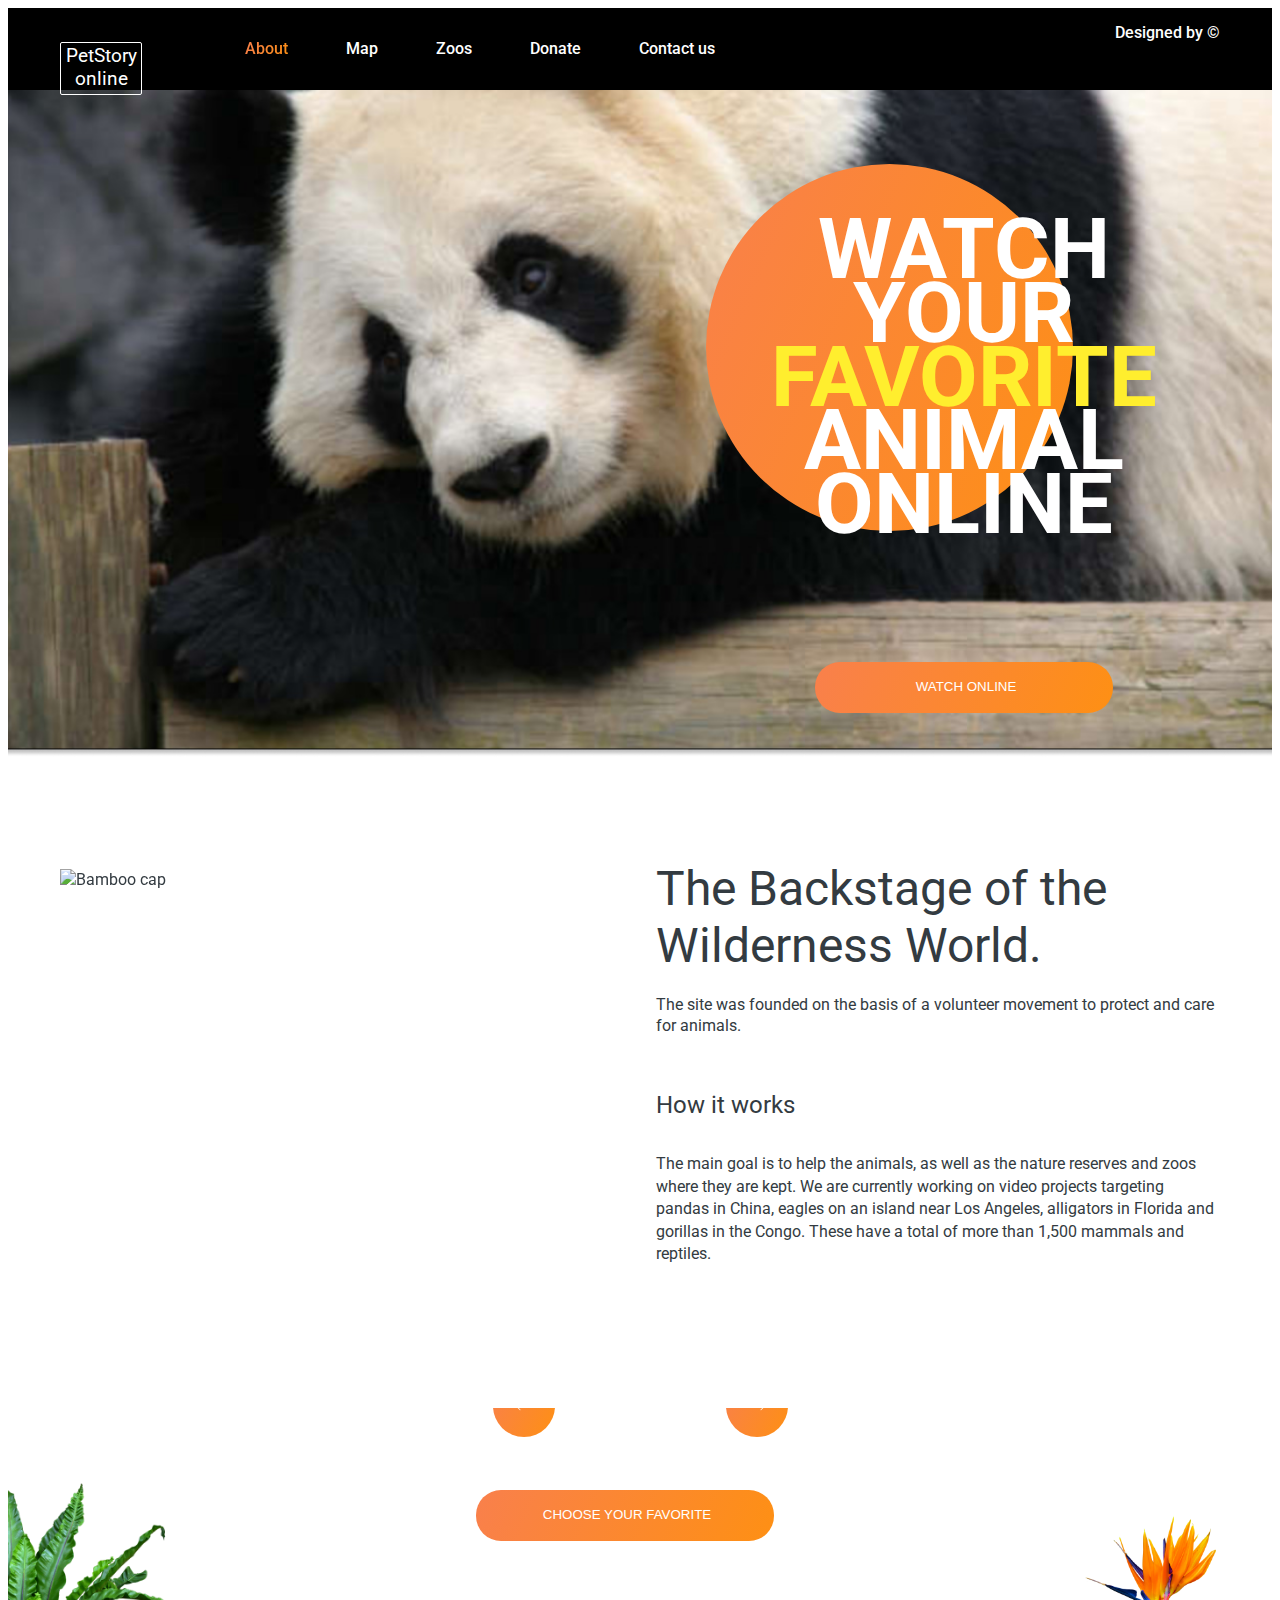
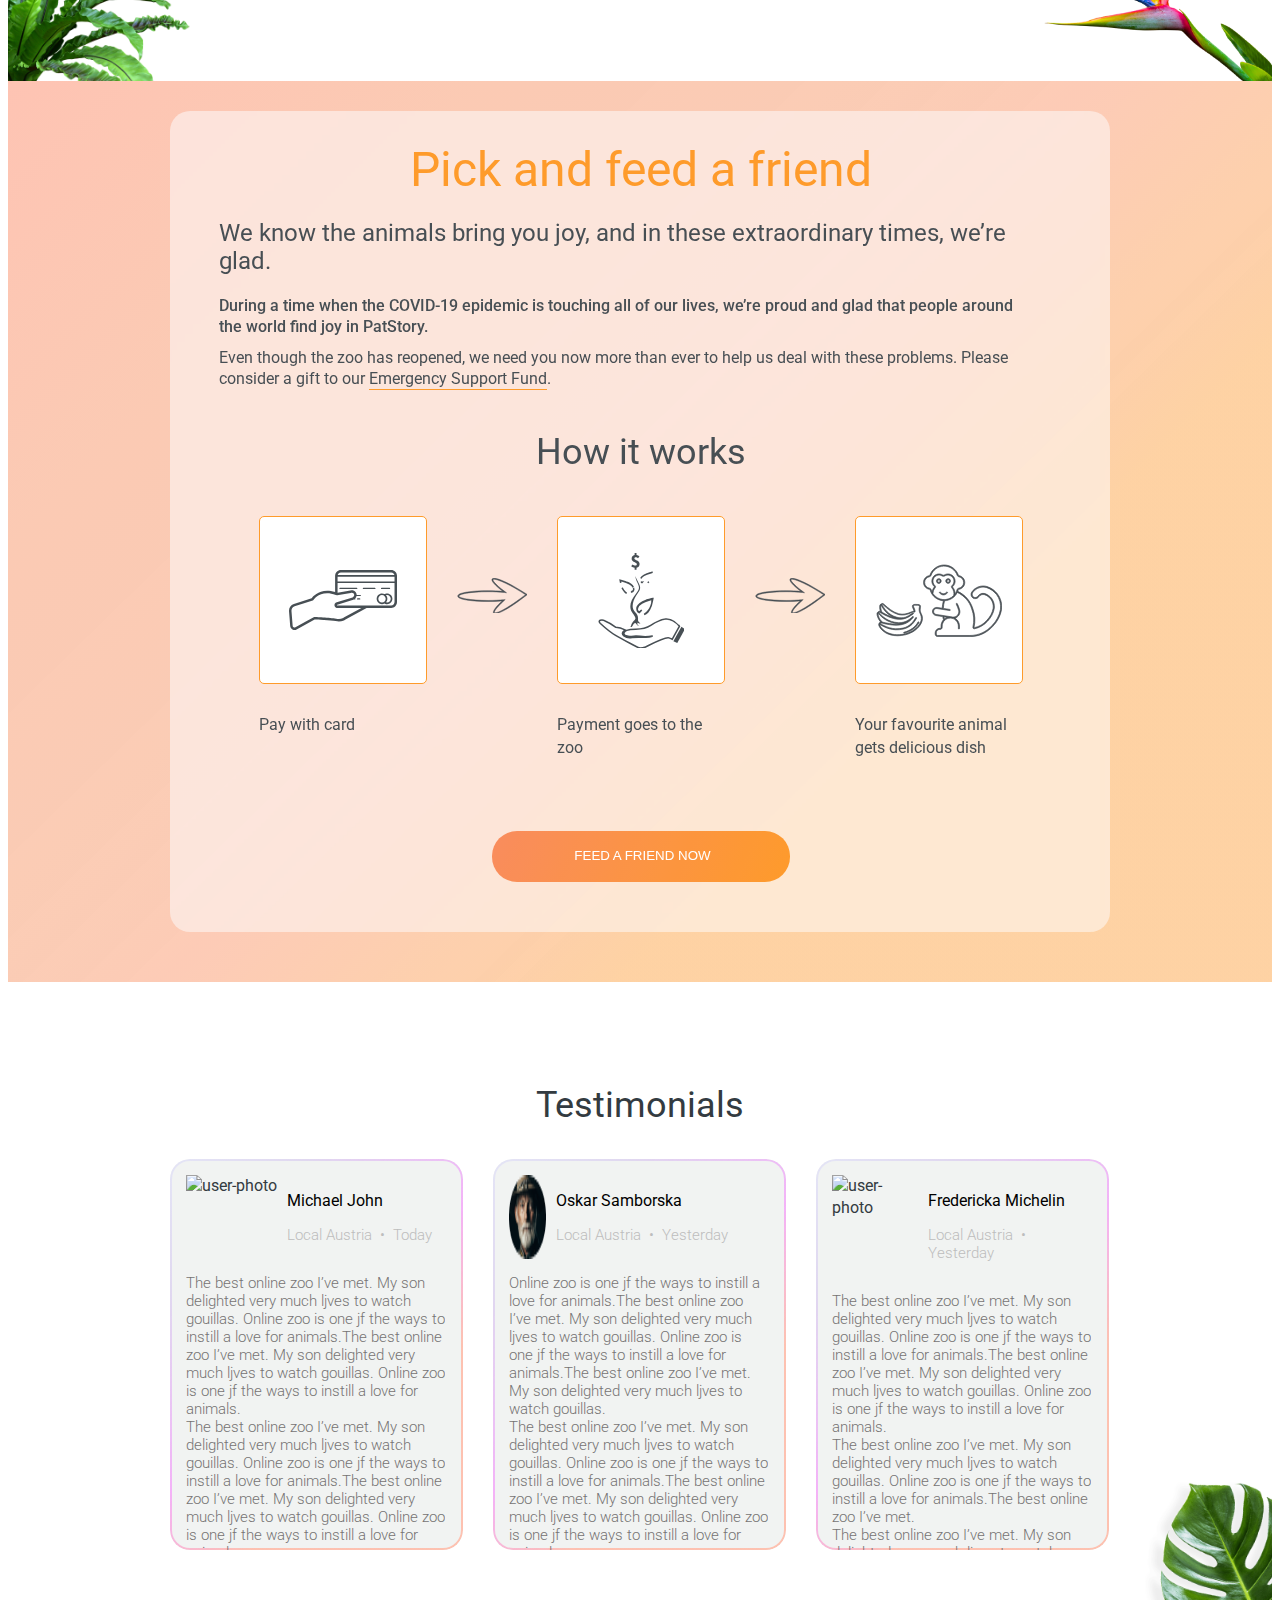
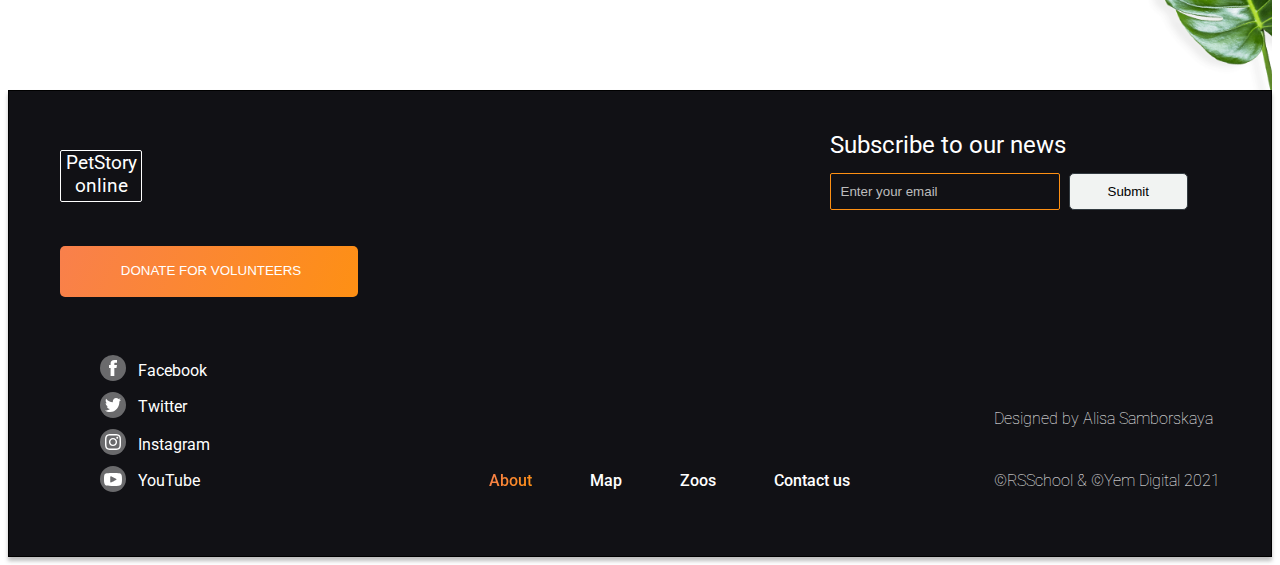
==== commit 7b2ce258: "fix: links" ====
--- a/pages/main/index.html
+++ b/pages/main/index.html
@@ -177,7 +177,7 @@
         <div class="testimonials__container">
           <div class="feedback" id="0">
             <div class="feedback__header">
-              <img class="feedback__image" src="../assets/images/user_icon1.png" alt="user-photo">
+              <img class="feedback__image" src="../online-zoo/assets/images/user_icon1.png" alt="user-photo">
               <div class="feedback__info">
                 <p class="feedback__title">Michael John</p>
                 <p class="feedback__desc">Local Austria&ensp;•&ensp;Today</p>
@@ -196,7 +196,7 @@
           </div>
           <div class="feedback" id="1">
             <div class="feedback__header">
-              <img class="feedback__image" src="../assets/images/user_icon2.png" alt="user-photo">
+              <img class="feedback__image" src="https://belphoto.github.io/online-zoo/assets/images/user_icon2.png" alt="user-photo">
               <div class="feedback__info">
                 <p class="feedback__title">Oskar Samborska</p>
                 <p class="feedback__desc">Local Austria&ensp;•&ensp;Yesterday</p>
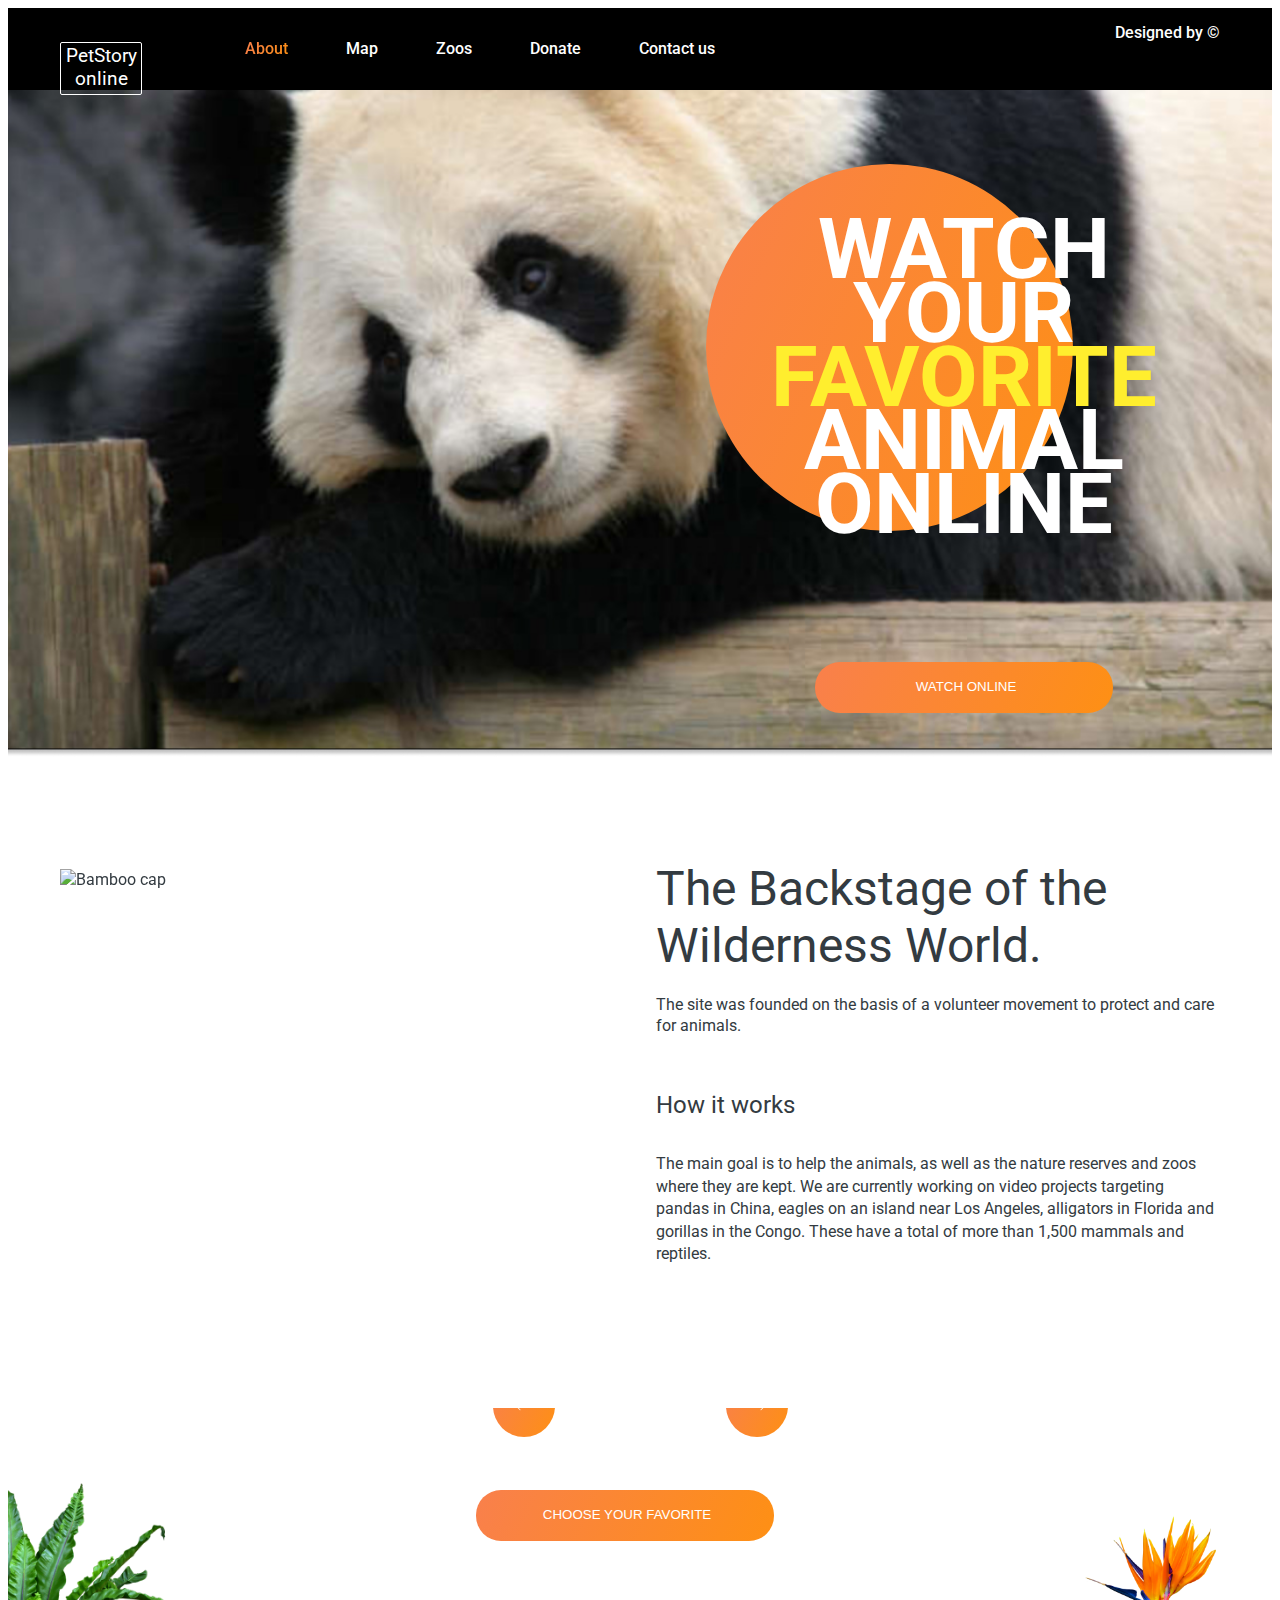
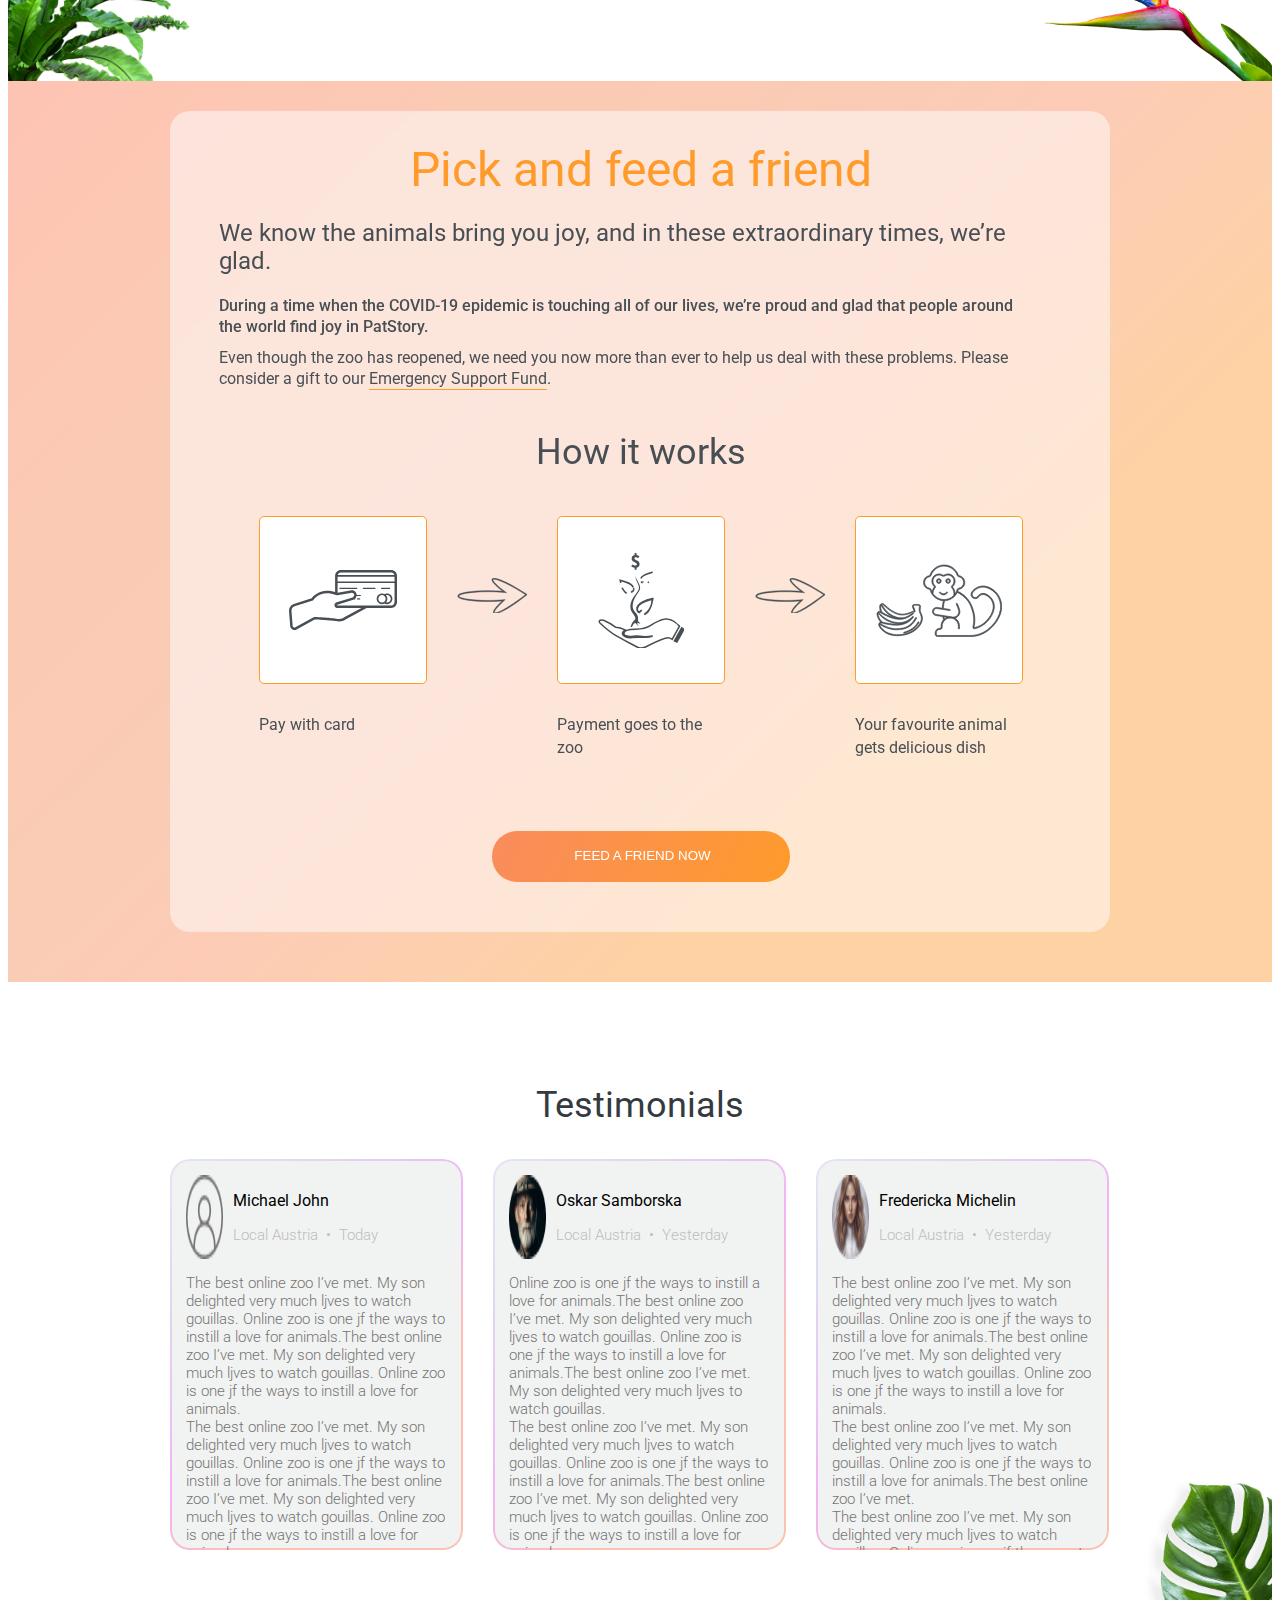
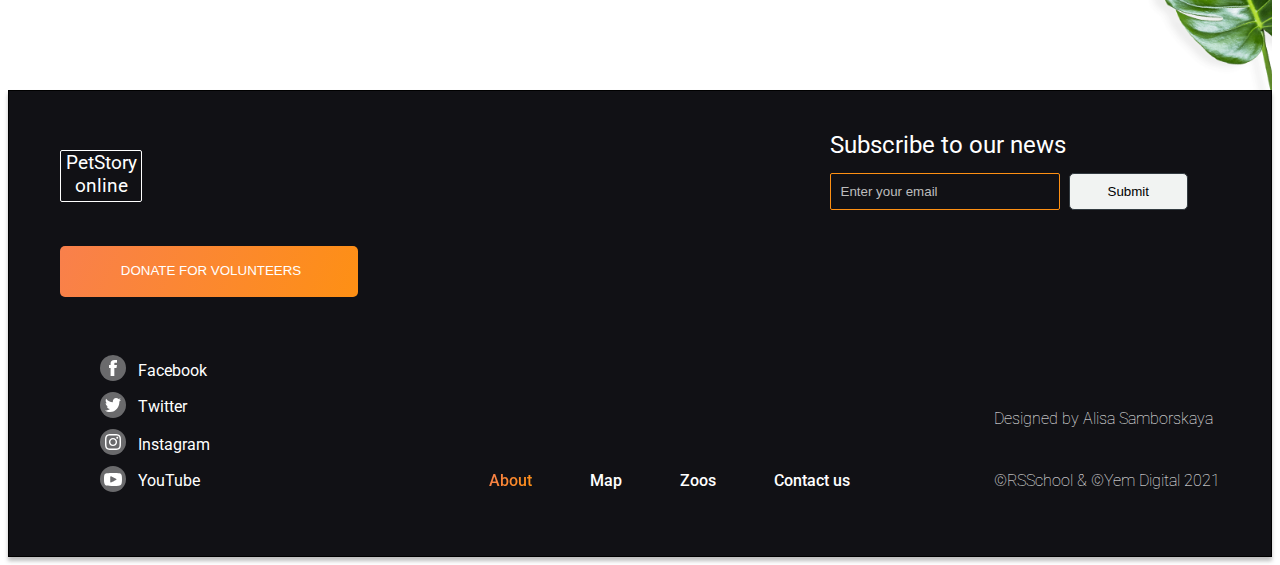
==== commit 18171c19: "fix: links fixing" ====
--- a/pages/main/index.html
+++ b/pages/main/index.html
@@ -6,11 +6,11 @@
   <meta http-equiv="X-UA-Compatible" content="IE=edge">
   <meta name="viewport" content="width=device-width, initial-scale=1.0">
   <title>Online-zoo</title>
-  <link rel="shortcut icon" href="../assets/icons/panda_icon.svg" type="image/x-icon">
+  <link rel="shortcut icon" href="https://belphoto.github.io/online-zoo/assets/icons/panda_icon.svg" type="image/x-icon">
   <link rel="preconnect" href="https://fonts.googleapis.com">
   <link rel="preconnect" href="https://fonts.gstatic.com" crossorigin>
   <link href="https://fonts.googleapis.com/css2?family=Roboto:wght@300;400;500;600;700&display=swap" rel="stylesheet">
-  <link rel="stylesheet" href="../assets/styles/normalize.css">
+  <link rel="stylesheet" href="https://belphoto.github.io/online-zoo/assets/styles/normalize.css">
   <link rel="stylesheet" href="../main/style.css">
 </head>
 
@@ -177,7 +177,7 @@
         <div class="testimonials__container">
           <div class="feedback" id="0">
             <div class="feedback__header">
-              <img class="feedback__image" src="../online-zoo/assets/images/user_icon1.png" alt="user-photo">
+              <img class="feedback__image" src="https://belphoto.github.io/online-zoo/assets/images/user_icon1.png" alt="user-photo">
               <div class="feedback__info">
                 <p class="feedback__title">Michael John</p>
                 <p class="feedback__desc">Local Austria&ensp;•&ensp;Today</p>
@@ -218,7 +218,7 @@
           </div>
           <div class="feedback" id="2">
             <div class="feedback__header">
-              <img class="feedback__image" src="../assets/images/user_icon3.png" alt="user-photo">
+              <img class="feedback__image" src="https://belphoto.github.io/online-zoo/assets/images/user_icon3.png" alt="user-photo">
               <div class="feedback__info">
                 <p class="feedback__title">Fredericka Michelin</p>
                 <p class="feedback__desc">Local Austria&ensp;•&ensp;Yesterday</p>
@@ -239,7 +239,7 @@
           </div>
           <div class="feedback" id="3">
             <div class="feedback__header">
-              <img class="feedback__image" src="../assets/images/user_icon4.png" alt="user-photo">
+              <img class="feedback__image" src="https://belphoto.github.io/online-zoo/assets/images/user_icon4.png" alt="user-photo">
               <div class="feedback__info">
                 <p class="feedback__title">Mila Riksha</p>
                 <p class="feedback__desc">Local Austria&ensp;•&ensp;Yesterday</p>
@@ -260,7 +260,7 @@
           </div>
           <div class="feedback" id="4">
             <div class="feedback__header">
-              <img class="feedback__image" src="../assets/images/user_icon1.png" alt="user-photo">
+              <img class="feedback__image" src="https://belphoto.github.io/online-zoo/assets/images/user_icon2.png" alt="user-photo">
               <div class="feedback__info">
                 <p class="feedback__title">Michael John</p>
                 <p class="feedback__desc">Local Austria&ensp;•&ensp;Yesterday</p>
@@ -279,7 +279,7 @@
           </div>
           <div class="feedback" id="5">
             <div class="feedback__header">
-              <img class="feedback__image" src="../assets/images/user_icon1.png" alt="user-photo">
+              <img class="feedback__image" src="https://belphoto.github.io/online-zoo/assets/images/user_icon2.png" alt="user-photo">
               <div class="feedback__info">
                 <p class="feedback__title">Michael John</p>
                 <p class="feedback__desc">Local Austria&ensp;•&ensp;Yesterday</p>
@@ -298,7 +298,7 @@
           </div>
           <div class="feedback" id="6">
             <div class="feedback__header">
-              <img class="feedback__image" src="../assets/images/user_icon1.png" alt="user-photo">
+              <img class="feedback__image" src="https://belphoto.github.io/online-zoo/assets/images/user_icon2.png" alt="user-photo">
               <div class="feedback__info">
                 <p class="feedback__title">Michael John</p>
                 <p class="feedback__desc">Local Austria&ensp;•&ensp;Yesterday</p>
@@ -320,7 +320,7 @@
           </div>
           <div class="feedback" id="7">
             <div class="feedback__header">
-              <img class="feedback__image" src="../assets/images/user_icon1.png" alt="user-photo">
+              <img class="feedback__image" src="https://belphoto.github.io/online-zoo/assets/images/user_icon2.png" alt="user-photo">
               <div class="feedback__info">
                 <p class="feedback__title">Michael John</p>
                 <p class="feedback__desc">Local Austria&ensp;•&ensp;Yesterday</p>
@@ -341,7 +341,7 @@
           </div>
           <div class="feedback" id="8">
             <div class="feedback__header">
-              <img class="feedback__image" src="../assets/images/user_icon1.png" alt="user-photo">
+              <img class="feedback__image" src="https://belphoto.github.io/online-zoo/assets/images/user_icon2.png" alt="user-photo">
               <div class="feedback__info">
                 <p class="feedback__title">Michael John </p>
                 <p class="feedback__desc">Local Austria&ensp;•&ensp;Yesterday</p>
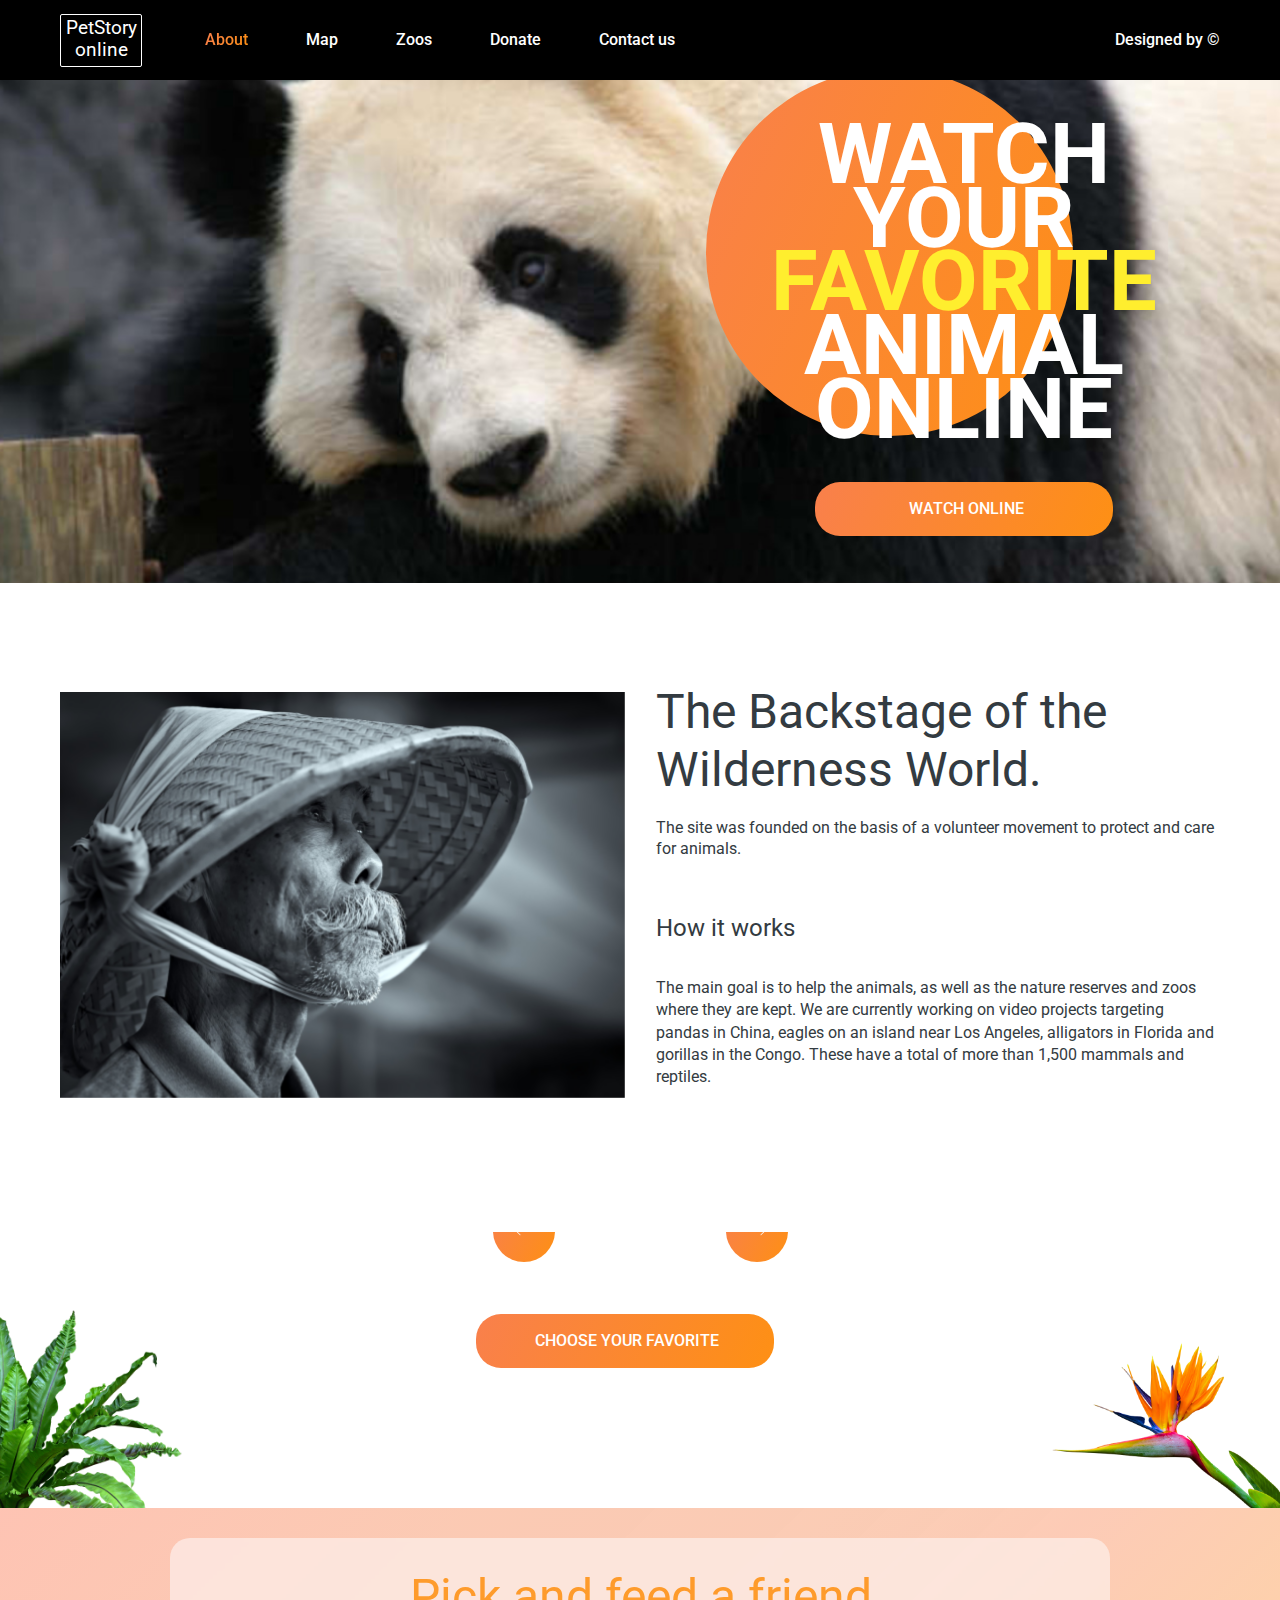
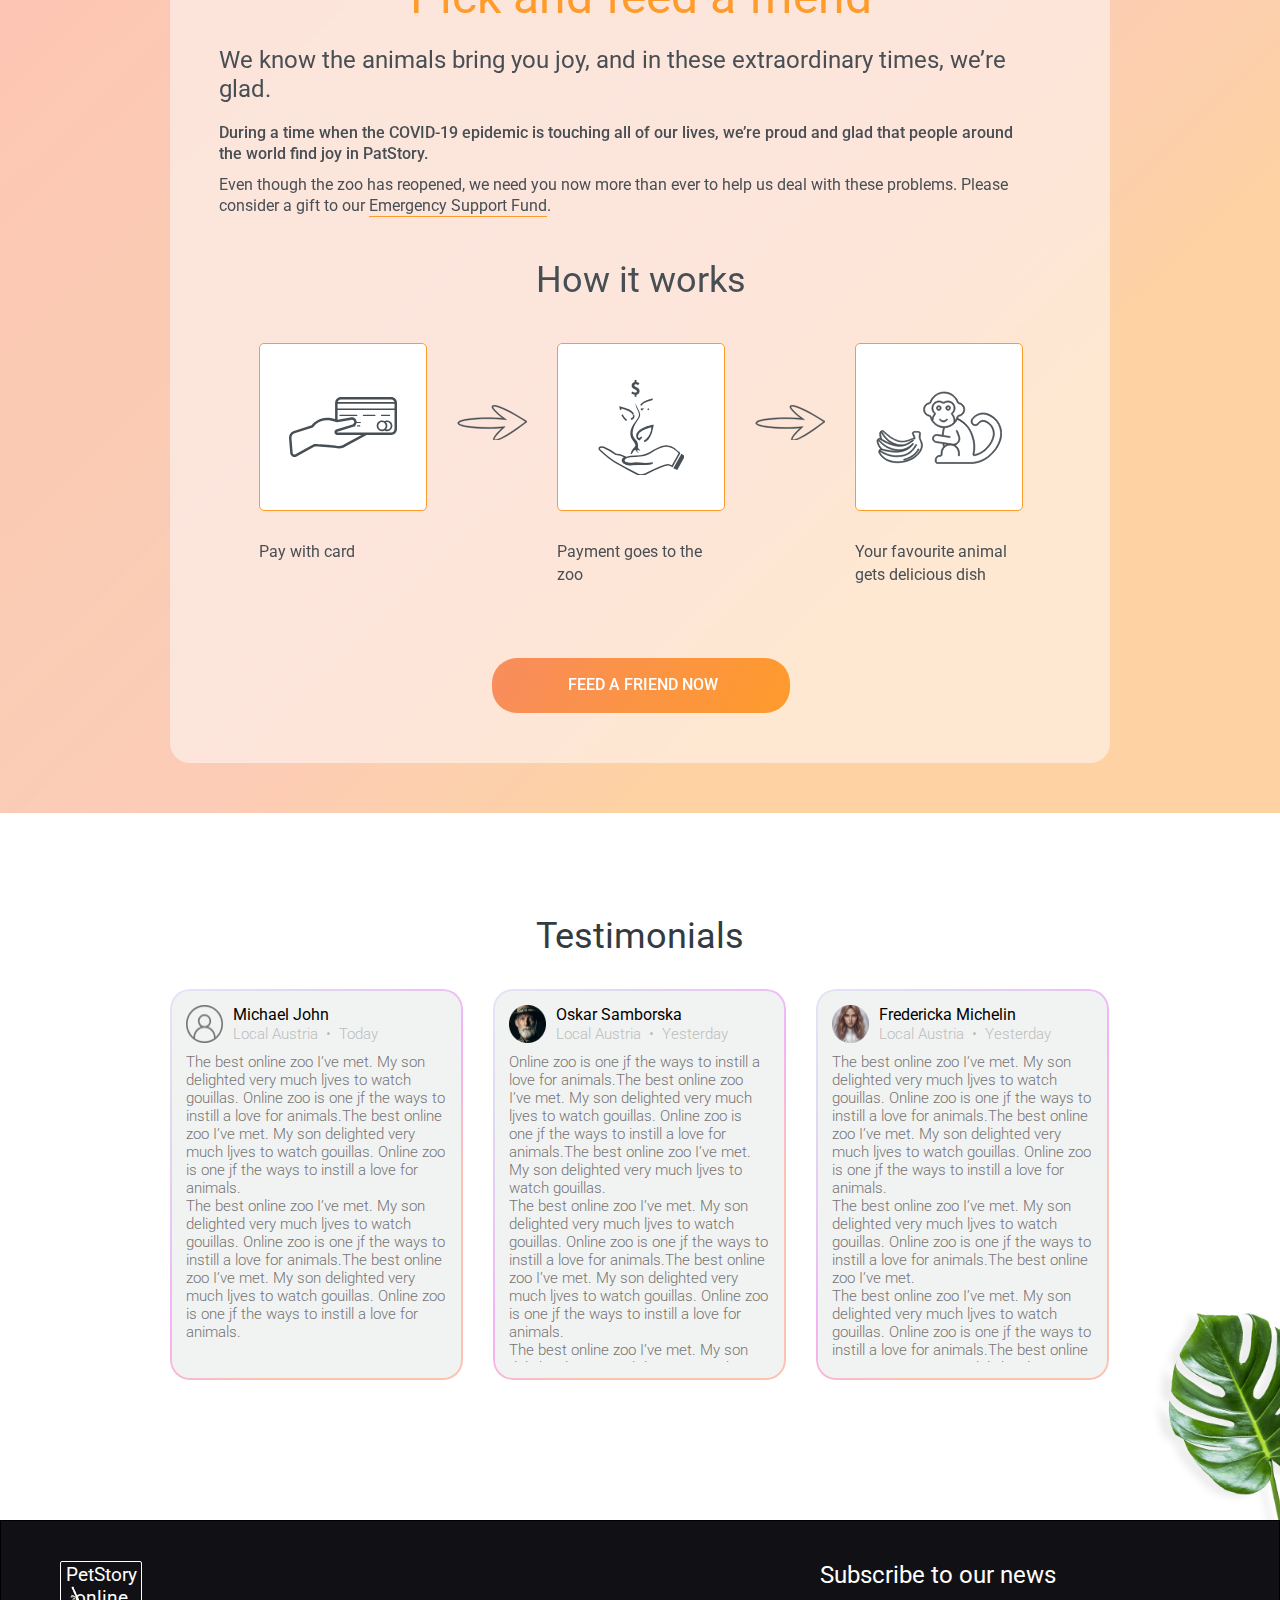
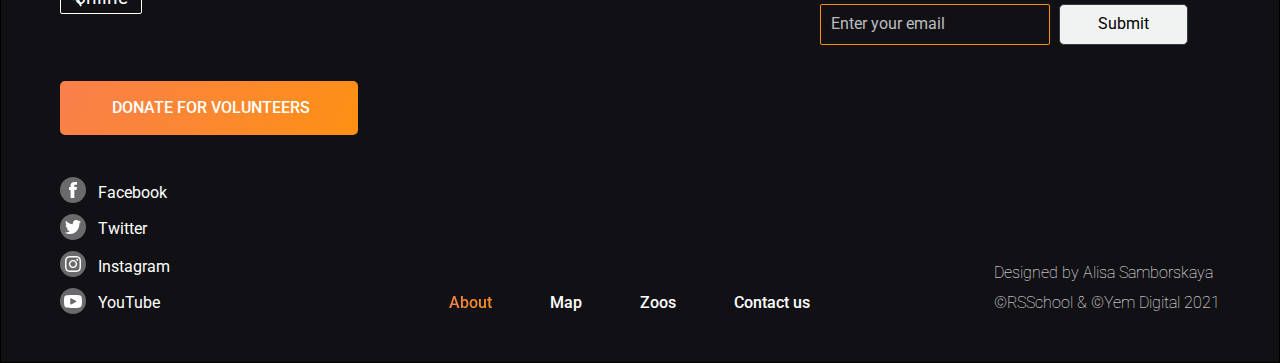
==== commit c60583ba: "fix: links fixing" ====
--- a/pages/main/index.html
+++ b/pages/main/index.html
@@ -85,7 +85,7 @@
     </section>
     <section class="backstage">
       <div class="wrapper backstage__wrapper">
-        <img class="backstage__image" src="../assets/images/BambooCap.png" alt="Bamboo cap">
+        <img class="backstage__image" src="https://belphoto.github.io/online-zoo/assets/images/BambooCap.png" alt="Bamboo cap">
         <div class="backstage__content">
           <h2 class="backstage__title">The Backstage of the Wilderness World.</h2>
           <p class="backstage__text backstage__text_line">The site was founded on the basis of a volunteer
@@ -371,7 +371,7 @@
     </section>
     <div class="popup popup__wrapper">
       <div class="popup__container">
-        <img class="feedback__close_popup" src="../assets/images/x_icon_popup.png" alt="close popup">
+        <img class="feedback__close_popup" src="https://belphoto.github.io/online-zoo/assets/images/x_icon_popup.png" alt="close popup">
         <div class="feedback feedback_popup">
           <div class="feedback__header feedback__header_popup">
             <img class="feedback__image feedback__image_popup">
@@ -391,7 +391,7 @@
         <div class="footer__logo logo__container logo__container_footer">
           <a class="logo" href="../main/index.html">
             <p class="logo__text logo__text_footer">PetStory online</p>
-            <img class="logo__img logo__img_footer" src="../assets/icons/logo_bamboo.svg" alt="">
+            <img class="logo__img logo__img_footer" src="https://belphoto.github.io/online-zoo/assets/icons/logo_bamboo.svg" alt="">
           </a>
         </div>
         <form class="subscribe" id="subscribe">
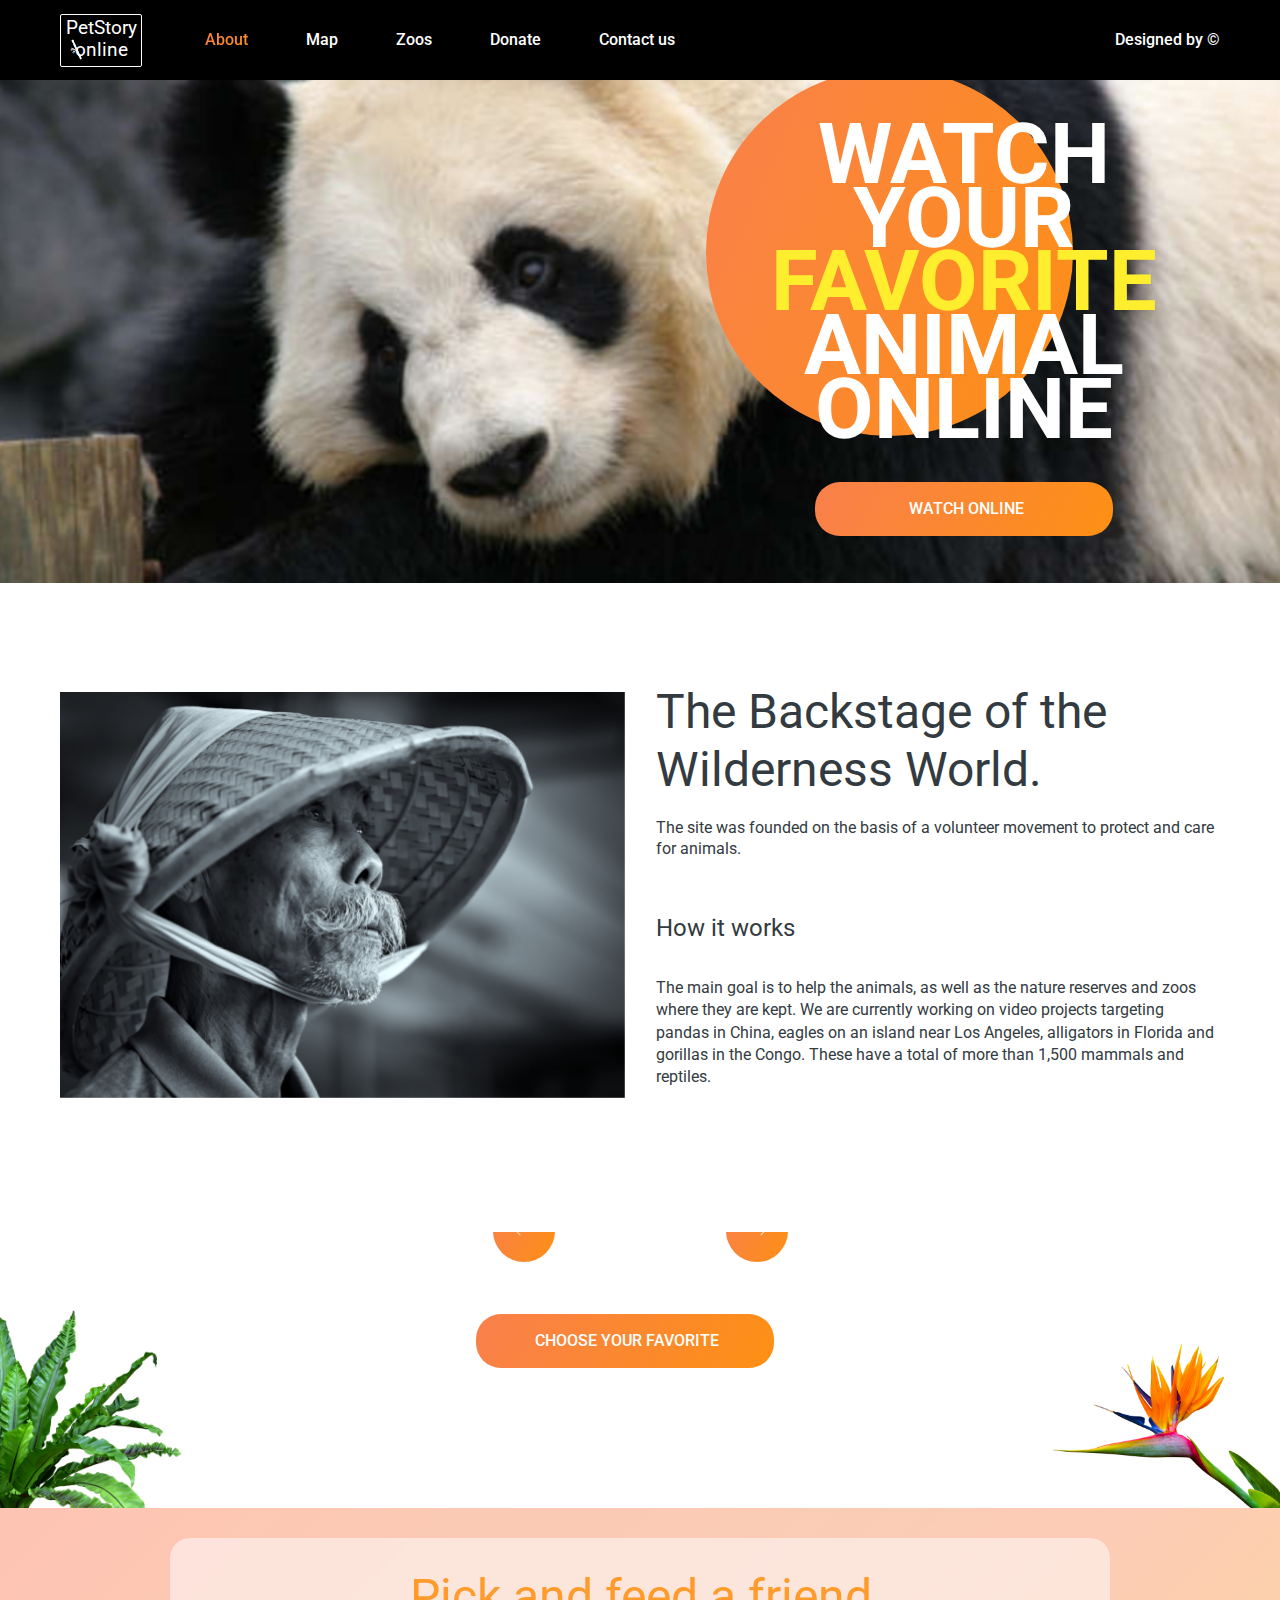
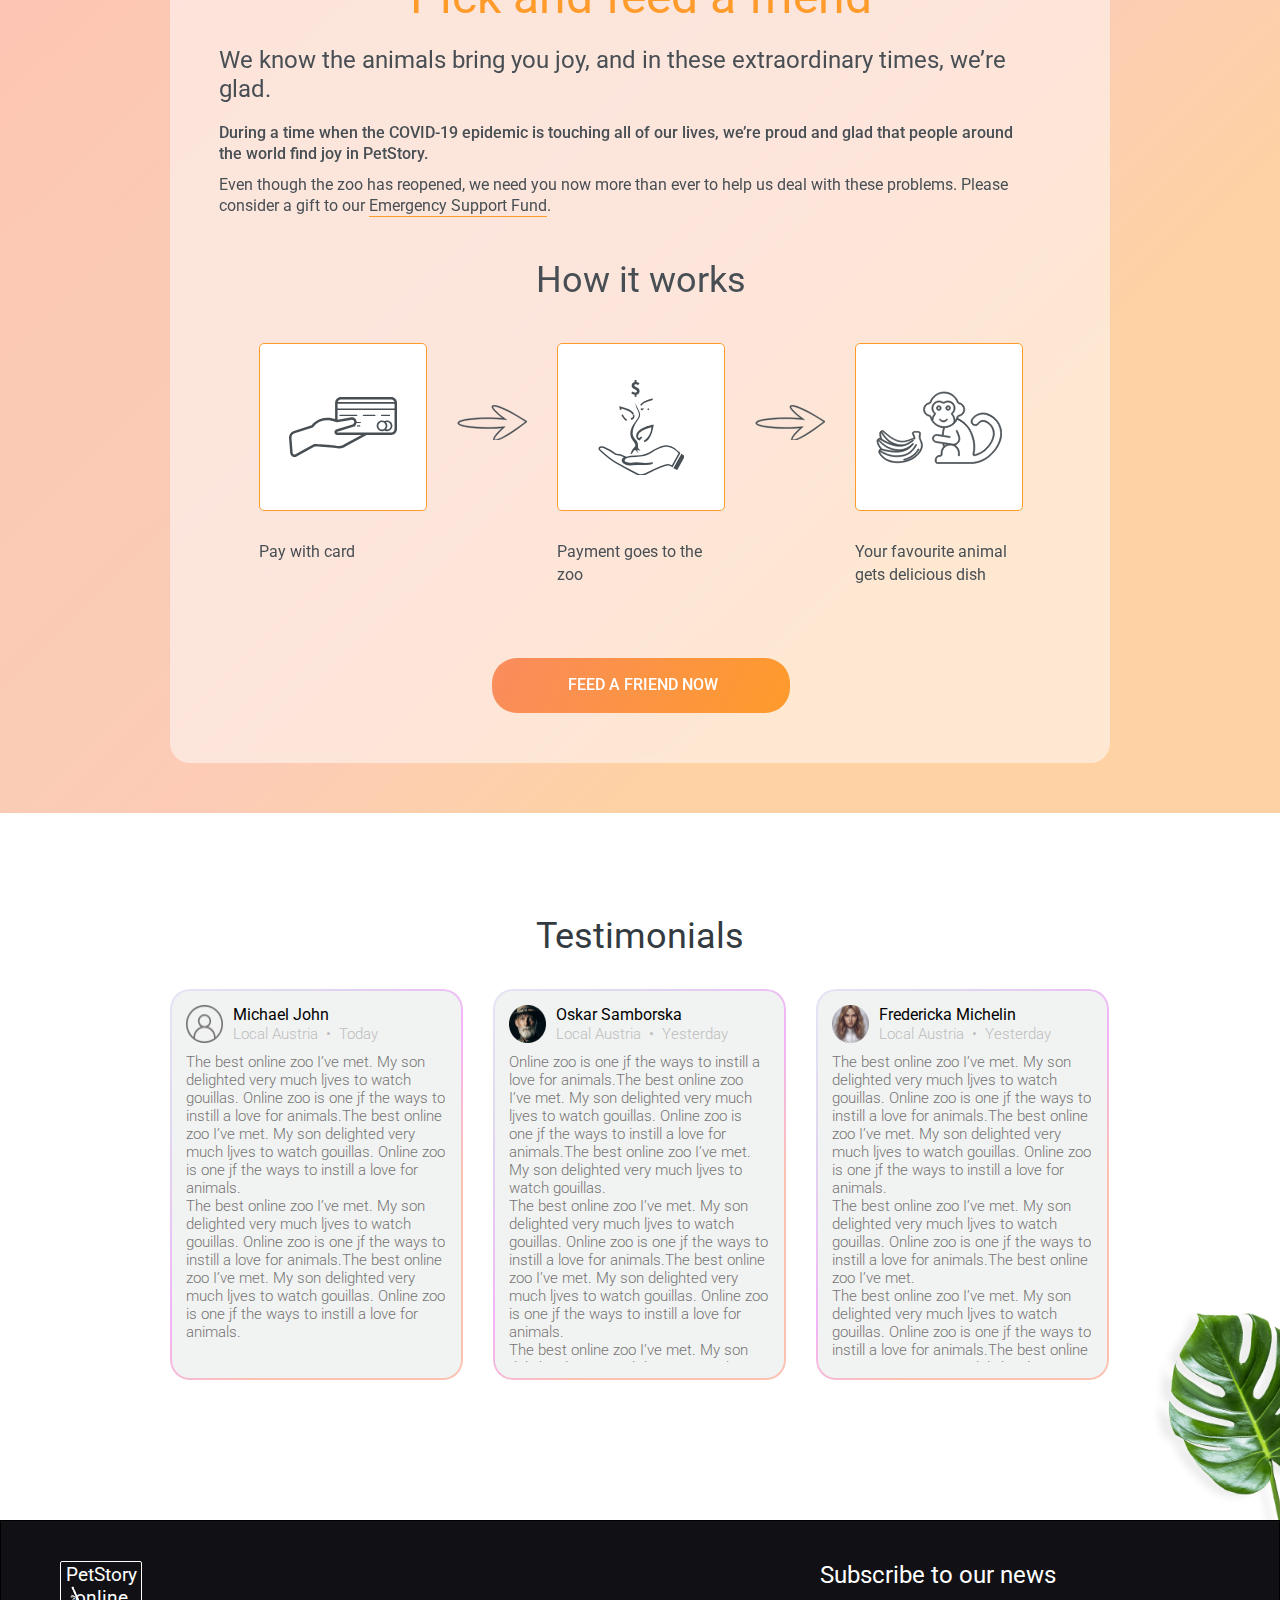
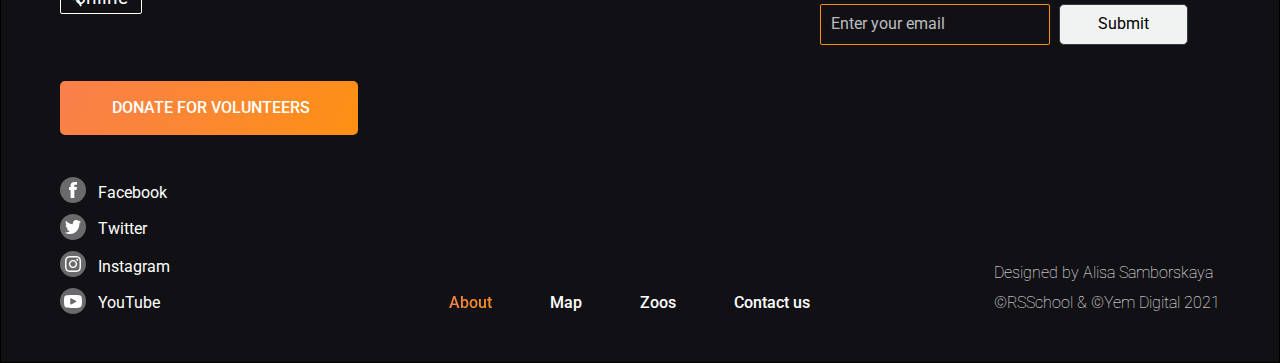
==== commit 3bc33d0b: "fix: links" ====
--- a/pages/main/index.html
+++ b/pages/main/index.html
@@ -22,7 +22,7 @@
       <div class="header__logo logo__container">
         <a class="logo" href="../main/index.html">
           <p class="logo__text">PetStory online</p>
-          <img class="logo__img" src="../assets/icons/logo_bamboo.svg" alt="">
+          <img class="logo__img" src="https://belphoto.github.io/online-zoo/assets/icons/logo_bamboo.svg" alt="">
         </a>
       </div>
       <nav class="navigation header__navigation">
@@ -48,7 +48,7 @@
       <div class="header__logo logo__container">
         <a class="logo" href="../main/index.html">
           <p class="logo__text">PetStory online</p>
-          <img class="logo__img" src="../../assets/icons/logo_bamboo_burger.svg" alt="">
+          <img class="logo__img" src="https://belphoto.github.io/online-zoo/assets/icons/logo_bamboo_burger.svg" alt="">
         </a>
       </div>
       <nav class="navigation header__navigation">
@@ -67,7 +67,7 @@
         </div>
       </nav>
       <div class="hamburger header__hamburger hamburger__close">
-        <img src="../assets/images/x_icon_popup.png" alt="close menu">
+        <img src="https://belphoto.github.io/online-zoo/assets/icons/logo_bamboo_burger.svg" alt="close menu">
       </div>
     </div>
   </header>
@@ -138,7 +138,7 @@
             <p class="friend__desc">During a time when the COVID-19 epidemic is touching all of our lives,
               we’re
               proud and glad that
-              people around the world find joy in PatStory.</p>
+              people around the world find joy in PetStory.</p>
             <p class="friend__text">Even though the zoo has reopened, we need you now more than ever to help
               us deal with these problems. Please consider a gift to our <a class="friend__link"
                 href="../donate/index.html">Emergency Support Fund.</a></p>
--- a/pages/main/style.css
+++ b/pages/main/style.css
@@ -1606,7 +1606,7 @@
 }
 
 .testimonials__input::-webkit-slider-thumb:active {
-    background: #4B9200;
+    background: #a2d1db;
 }
 
 @media (max-width: 1280px) {
@@ -1849,13 +1849,13 @@
 }
 
 .subscribe__input:focus {
-    color: #4B9200;
-    border: 1px solid #4B9200;
+    color: #a2d1db;
+    border: 1px solid #a2d1db;
 }
 
 .subscribe__input:focus+.subscribe__button {
-    color: #4B9200;
-    border: 1px solid #4B9200;
+    color: #a2d1db;
+    border: 1px solid #a2d1db;
 }
 
 .subscribe__input:focus:invalid {
@@ -1896,7 +1896,7 @@
 }
 
 .social__link:hover {
-    color: #4B9200;
+    color: #a2d1db;
 }
 
 .social__icon {
@@ -1912,7 +1912,7 @@
 }
 
 .social__item:hover .social__icon {
-    background: #4B9200;
+    background: #a2d1db;
 }
 
 .icon {
@@ -1973,7 +1973,7 @@
 
 .copyright__text a:hover {
     text-decoration: underline;
-    color: #4B9200;
+    color: #a2d1db;
 }
 
 @media (max-width: 1280px) {
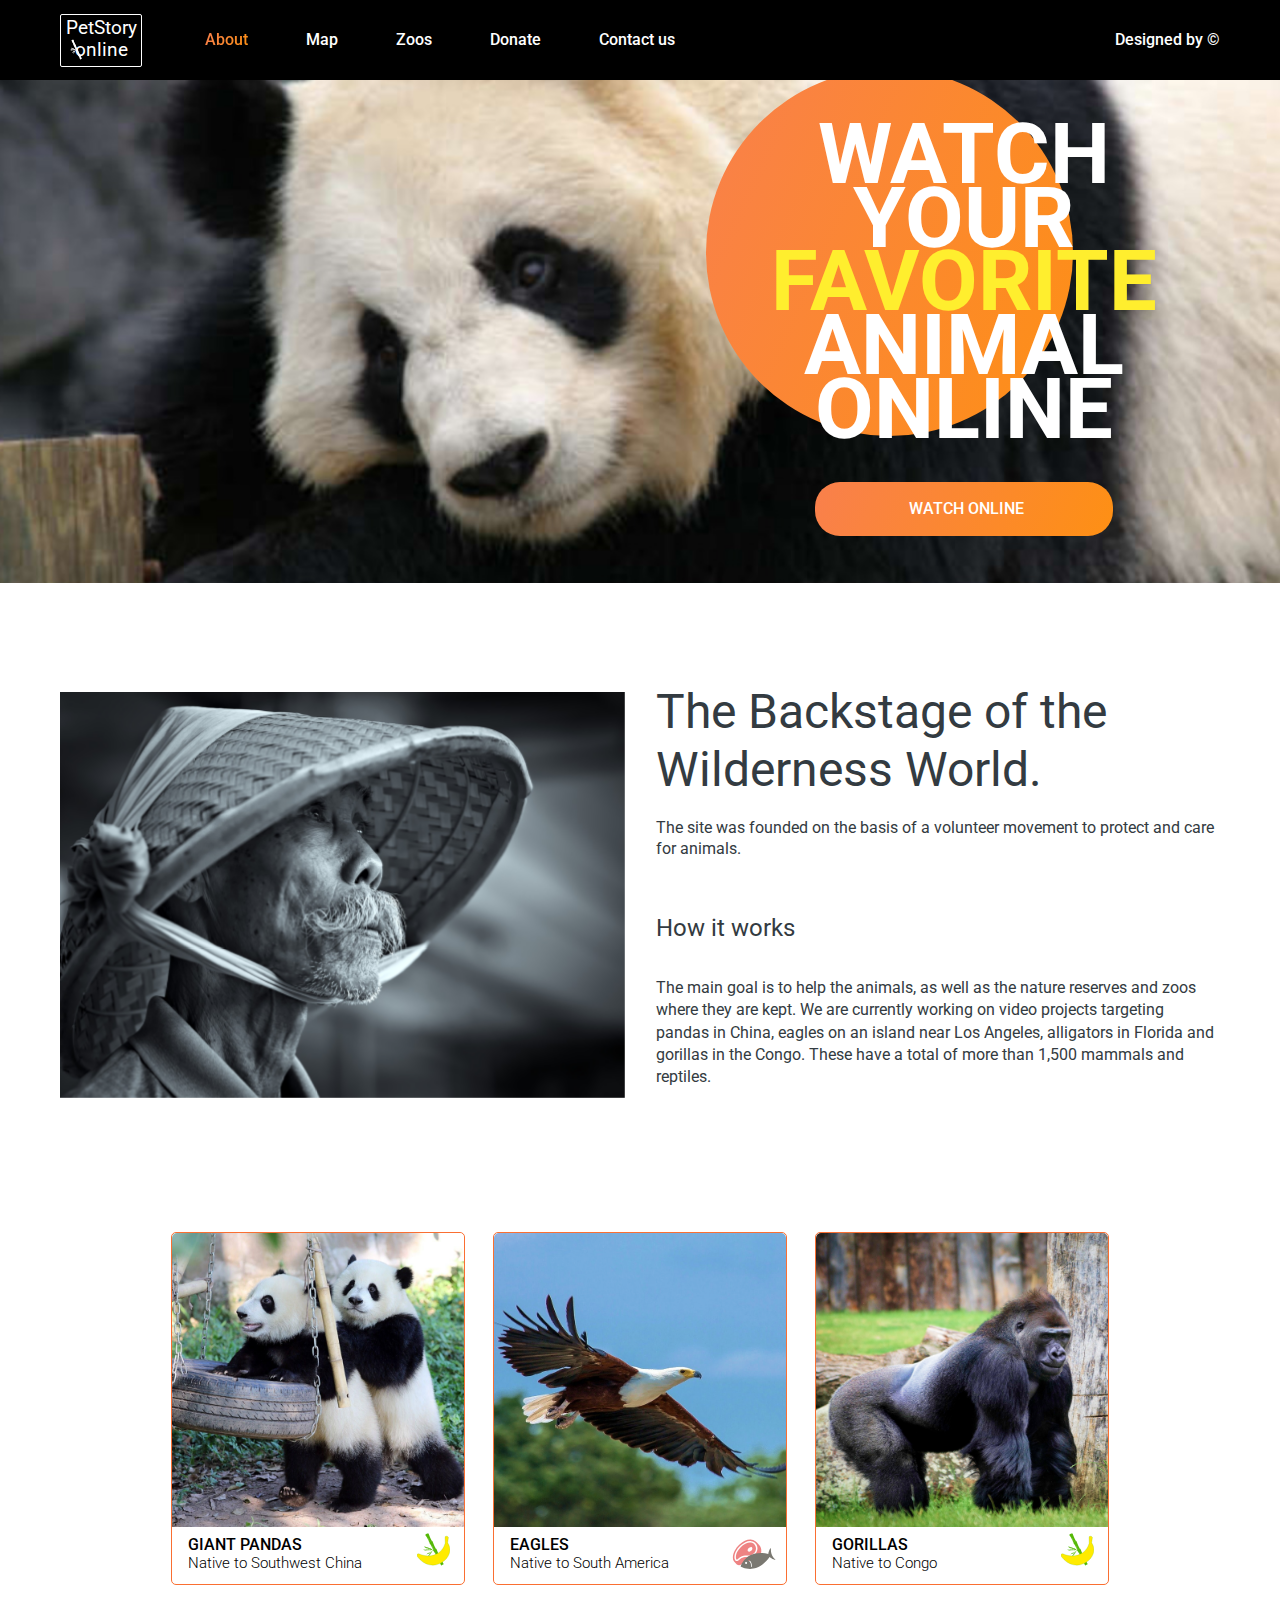
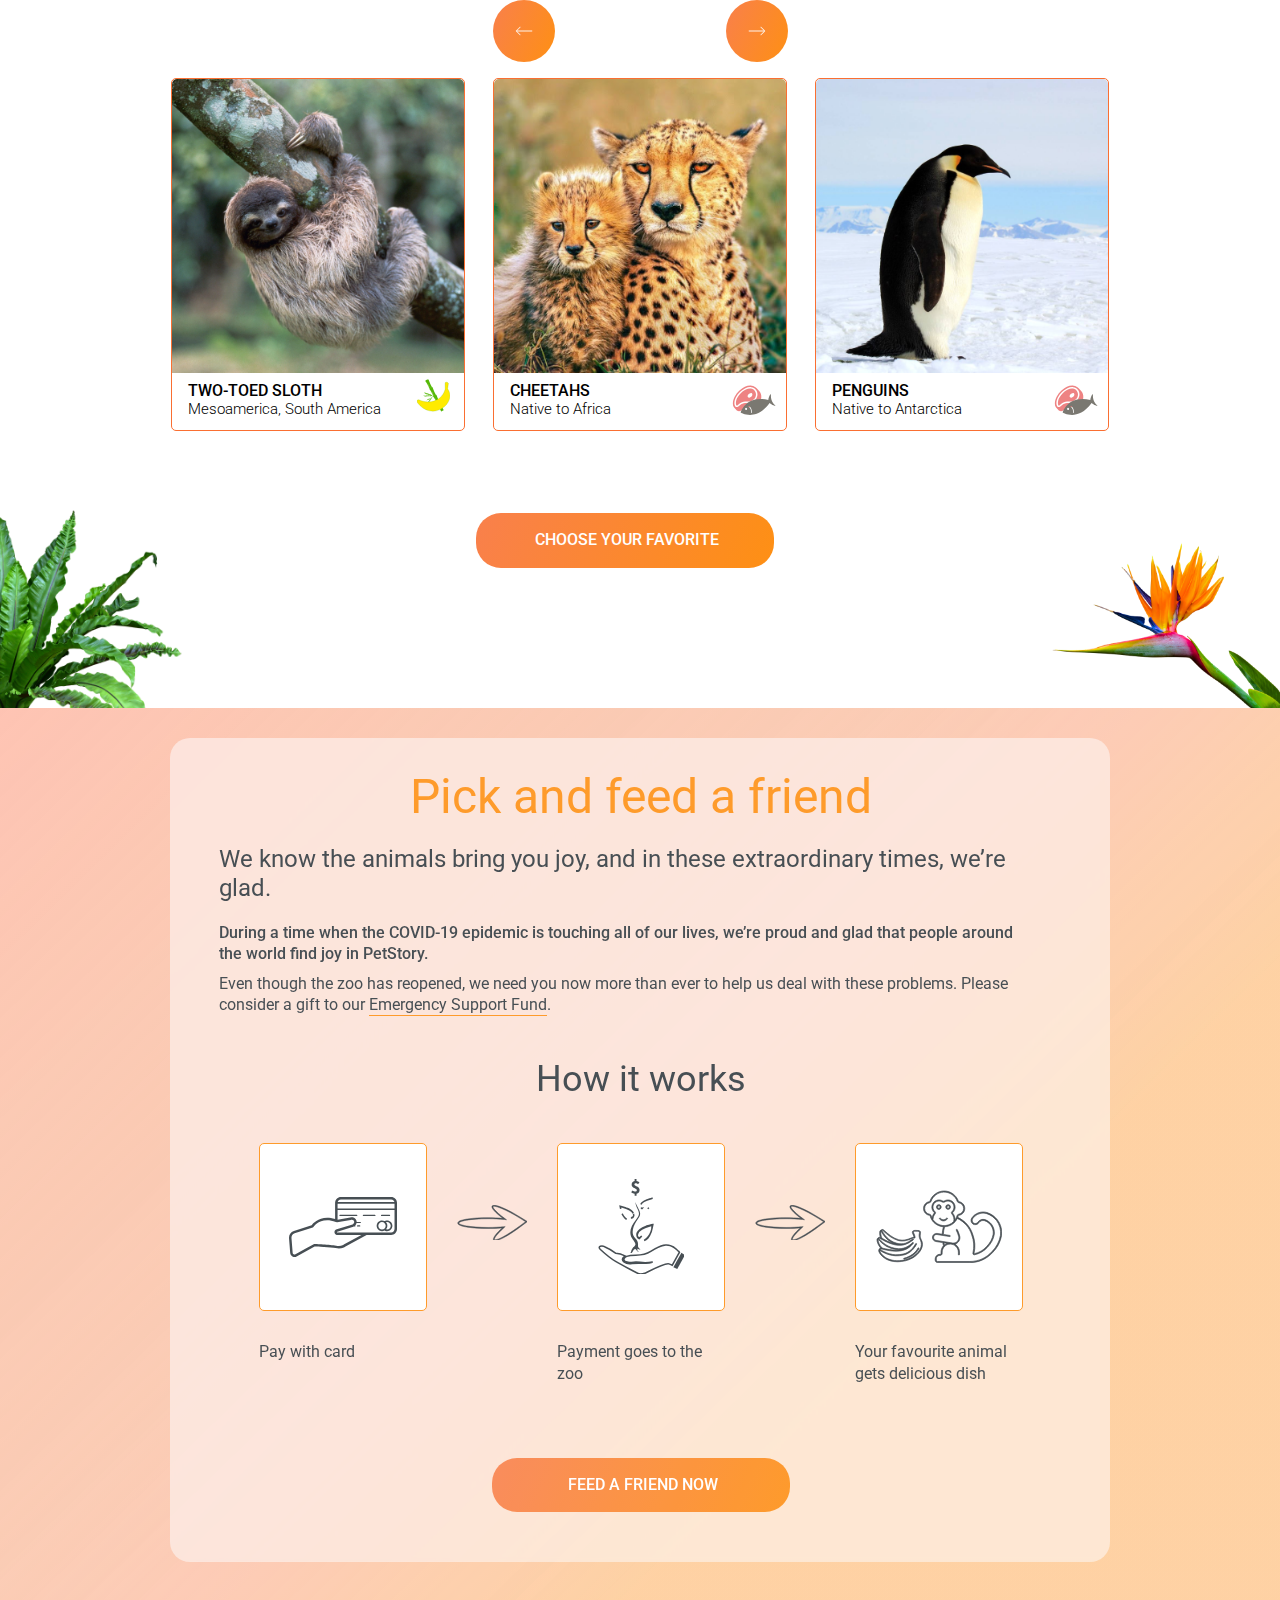
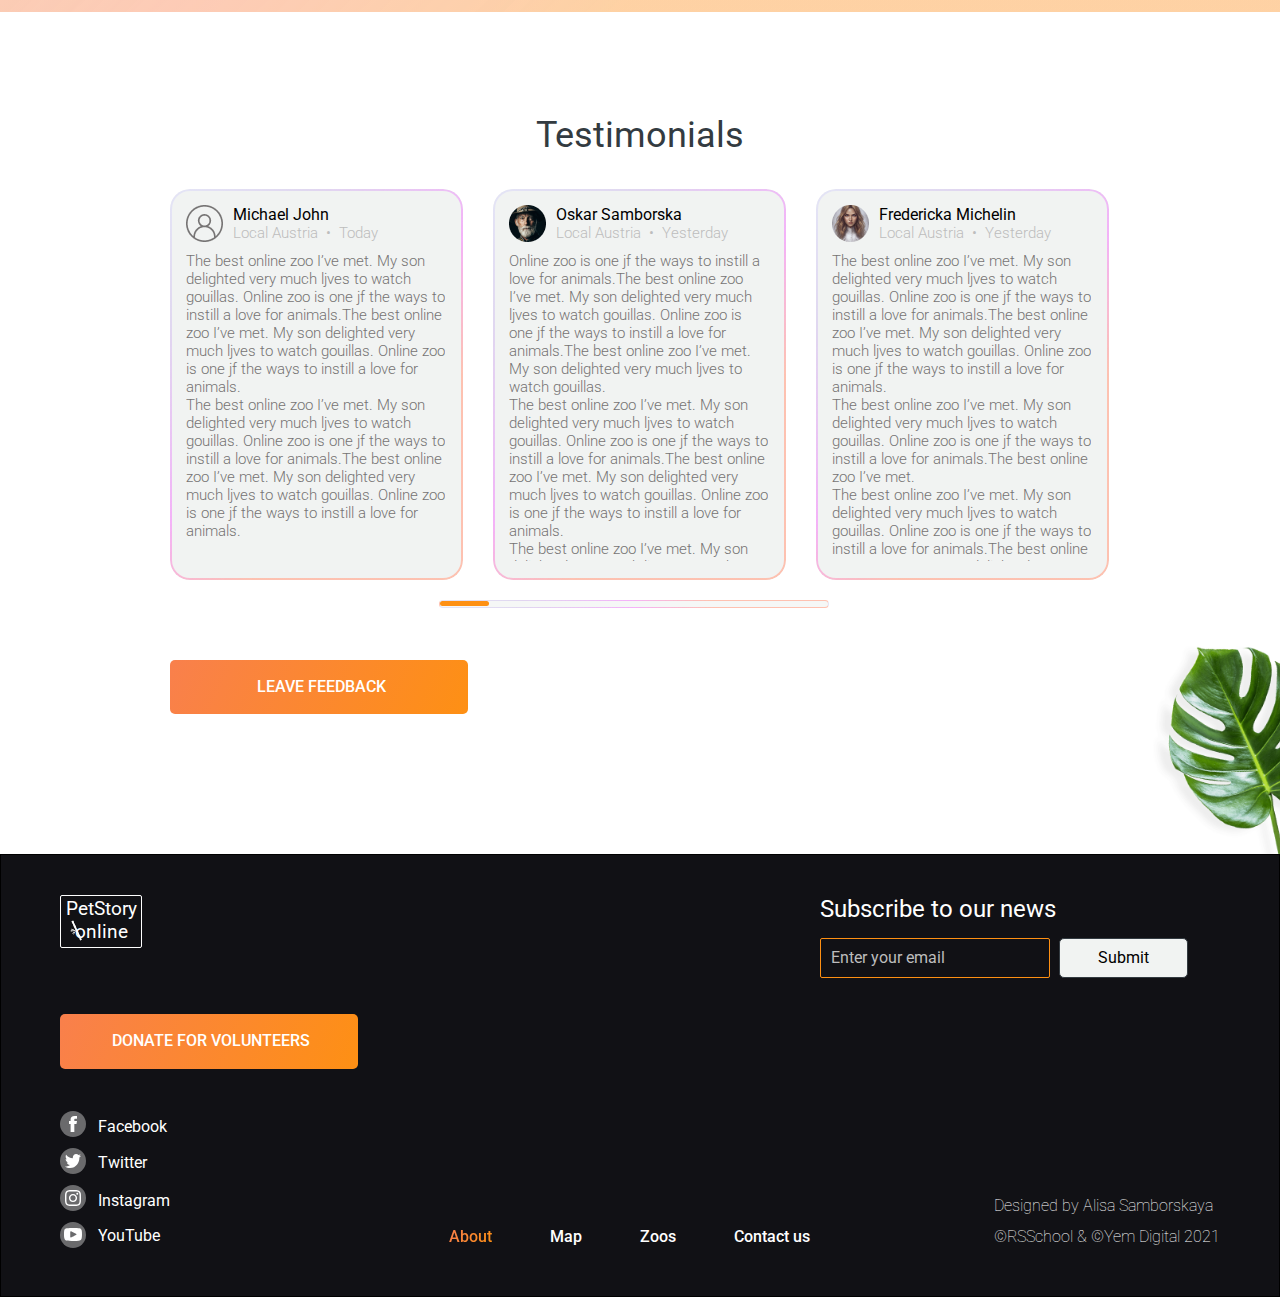
==== commit 821c552d: "fix: links" ====
--- a/pages/main/index.html
+++ b/pages/main/index.html
@@ -171,7 +171,7 @@
         </div>
       </div>
     </section>
-    <section class="testimonials">
+     <section class="testimonials">
       <div class="wrapper testimonials__wrapper">
         <h3 class="testimonials__title">Testimonials</h3>
         <div class="testimonials__container">
@@ -260,9 +260,9 @@
           </div>
           <div class="feedback" id="4">
             <div class="feedback__header">
-              <img class="feedback__image" src="https://belphoto.github.io/online-zoo/assets/images/user_icon2.png" alt="user-photo">
-              <div class="feedback__info">
-                <p class="feedback__title">Michael John</p>
+              <img class="feedback__image" src="https://belphoto.github.io/online-zoo/assets/images/user_icon4.png" alt="user-photo">
+              <div class="feedback__info">
+                <p class="feedback__title">Oskar Samborska</p>
                 <p class="feedback__desc">Local Austria&ensp;•&ensp;Yesterday</p>
               </div>
             </div>
@@ -279,9 +279,9 @@
           </div>
           <div class="feedback" id="5">
             <div class="feedback__header">
-              <img class="feedback__image" src="https://belphoto.github.io/online-zoo/assets/images/user_icon2.png" alt="user-photo">
-              <div class="feedback__info">
-                <p class="feedback__title">Michael John</p>
+              <img class="feedback__image" src="https://belphoto.github.io/online-zoo/assets/images/user_icon4.png" alt="user-photo">
+              <div class="feedback__info">
+                <p class="feedback__title">Oskar Samborska</p>
                 <p class="feedback__desc">Local Austria&ensp;•&ensp;Yesterday</p>
               </div>
             </div>
@@ -298,9 +298,9 @@
           </div>
           <div class="feedback" id="6">
             <div class="feedback__header">
-              <img class="feedback__image" src="https://belphoto.github.io/online-zoo/assets/images/user_icon2.png" alt="user-photo">
-              <div class="feedback__info">
-                <p class="feedback__title">Michael John</p>
+              <img class="feedback__image" src="https://belphoto.github.io/online-zoo/assets/images/user_icon4.png" alt="user-photo">
+              <div class="feedback__info">
+                <p class="feedback__title">Oskar Samborska</p>
                 <p class="feedback__desc">Local Austria&ensp;•&ensp;Yesterday</p>
               </div>
             </div>
@@ -320,9 +320,9 @@
           </div>
           <div class="feedback" id="7">
             <div class="feedback__header">
-              <img class="feedback__image" src="https://belphoto.github.io/online-zoo/assets/images/user_icon2.png" alt="user-photo">
-              <div class="feedback__info">
-                <p class="feedback__title">Michael John</p>
+              <img class="feedback__image" src="https://belphoto.github.io/online-zoo/assets/images/user_icon4.png" alt="user-photo">
+              <div class="feedback__info">
+                <p class="feedback__title">Oskar Samborska</p>
                 <p class="feedback__desc">Local Austria&ensp;•&ensp;Yesterday</p>
               </div>
             </div>
@@ -341,9 +341,9 @@
           </div>
           <div class="feedback" id="8">
             <div class="feedback__header">
-              <img class="feedback__image" src="https://belphoto.github.io/online-zoo/assets/images/user_icon2.png" alt="user-photo">
-              <div class="feedback__info">
-                <p class="feedback__title">Michael John </p>
+              <img class="feedback__image" src="https://belphoto.github.io/online-zoo/assets/images/user_icon4.png" alt="user-photo">
+              <div class="feedback__info">
+                <p class="feedback__title">Oskar Samborska</p>
                 <p class="feedback__desc">Local Austria&ensp;•&ensp;Yesterday</p>
               </div>
             </div>
@@ -359,7 +359,46 @@
               son delighted very much ljves to watch gouillas. Online zoo is one jf the ways to instill a
               love for animals.
             </p>
-          </div>     
+          </div>
+          <div class="feedback" id="9">
+            <div class="feedback__header">
+              <img class="feedback__image" src="https://belphoto.github.io/online-zoo/assets/images/user_icon4.png" alt="user-photo">
+              <div class="feedback__info">
+                <p class="feedback__title">Oskar Samborska</p>
+                <p class="feedback__desc">Local Austria&ensp;•&ensp;Yesterday</p>
+              </div>
+            </div>
+            <p class="feedback__text">
+              Online zoo is one jf the ways to instill a love for animals.The best online zoo I’ve met. My
+              son delighted very much ljves to watch gouillas. Online zoo is one jf the ways to instill a
+              love for animals.The best online zoo I’ve met. My son delighted very much ljves to watch
+              gouillas.
+              <br> The best online zoo I’ve met. My son delighted very much ljves to watch gouillas.
+              Online zoo is one jf the ways to instill a love for animals.The best online zoo I’ve met. My
+              son delighted very much ljves to watch gouillas. Online zoo is one jf the ways to instill a
+              love for animals.
+            </p>
+          </div>
+          <div class="feedback" id="10">
+            <div class="feedback__header">
+              <img class="feedback__image" src="https://belphoto.github.io/online-zoo/assets/images/user_icon4.png" alt="user-photo">
+              <div class="feedback__info">
+                <p class="feedback__title">Oskar Samborska</p>
+                <p class="feedback__desc">Local Austria&ensp;•&ensp;Yesterday</p>
+              </div>
+            </div>
+            <p class="feedback__text">
+              Online zoo is one jf the ways to instill a love for animals.The best online zoo I’ve met. My
+              son delighted very much ljves to watch gouillas. Online zoo is one jf the ways to instill a
+              love for animals.The best online zoo I’ve met. My son delighted very much ljves to watch
+              gouillas.
+              <br> The best online zoo I’ve met. My son delighted very much ljves to watch gouillas.
+              Online zoo is one jf the ways to instill a love for animals.The best online zoo I’ve met. My
+              son delighted very much ljves to watch gouillas. Online zoo is one jf the ways to instill a
+              love for animals.
+            </p>
+          </div>
+        </div>
         <label class="testimonials__label" for="slider__testimonial">
           <input class="testimonials__input" type="range" min="0" max="7" step="1" value="0" id="slider__testimonial">
         </label>
--- a/pages/main/style.css
+++ b/pages/main/style.css
@@ -1465,8 +1465,7 @@
     }
 }
 
-
-/* testimonials */
+/* ...................TESTIMONIALS................... */
 
 .testimonials {
     position: relative;
@@ -1606,7 +1605,7 @@
 }
 
 .testimonials__input::-webkit-slider-thumb:active {
-    background: #a2d1db;
+    background: #4B9200;
 }
 
 @media (max-width: 1280px) {
@@ -1751,7 +1750,7 @@
     }
 }
 
-/* op */
+/* ....POPUP.... */
 
 .popup__wrapper {
     position: fixed;
@@ -1797,8 +1796,7 @@
     overflow: auto;
 }
 
-
-/* footer */
+/* ...................FOOTER................... */
 
 .footer {
     position: relative;
